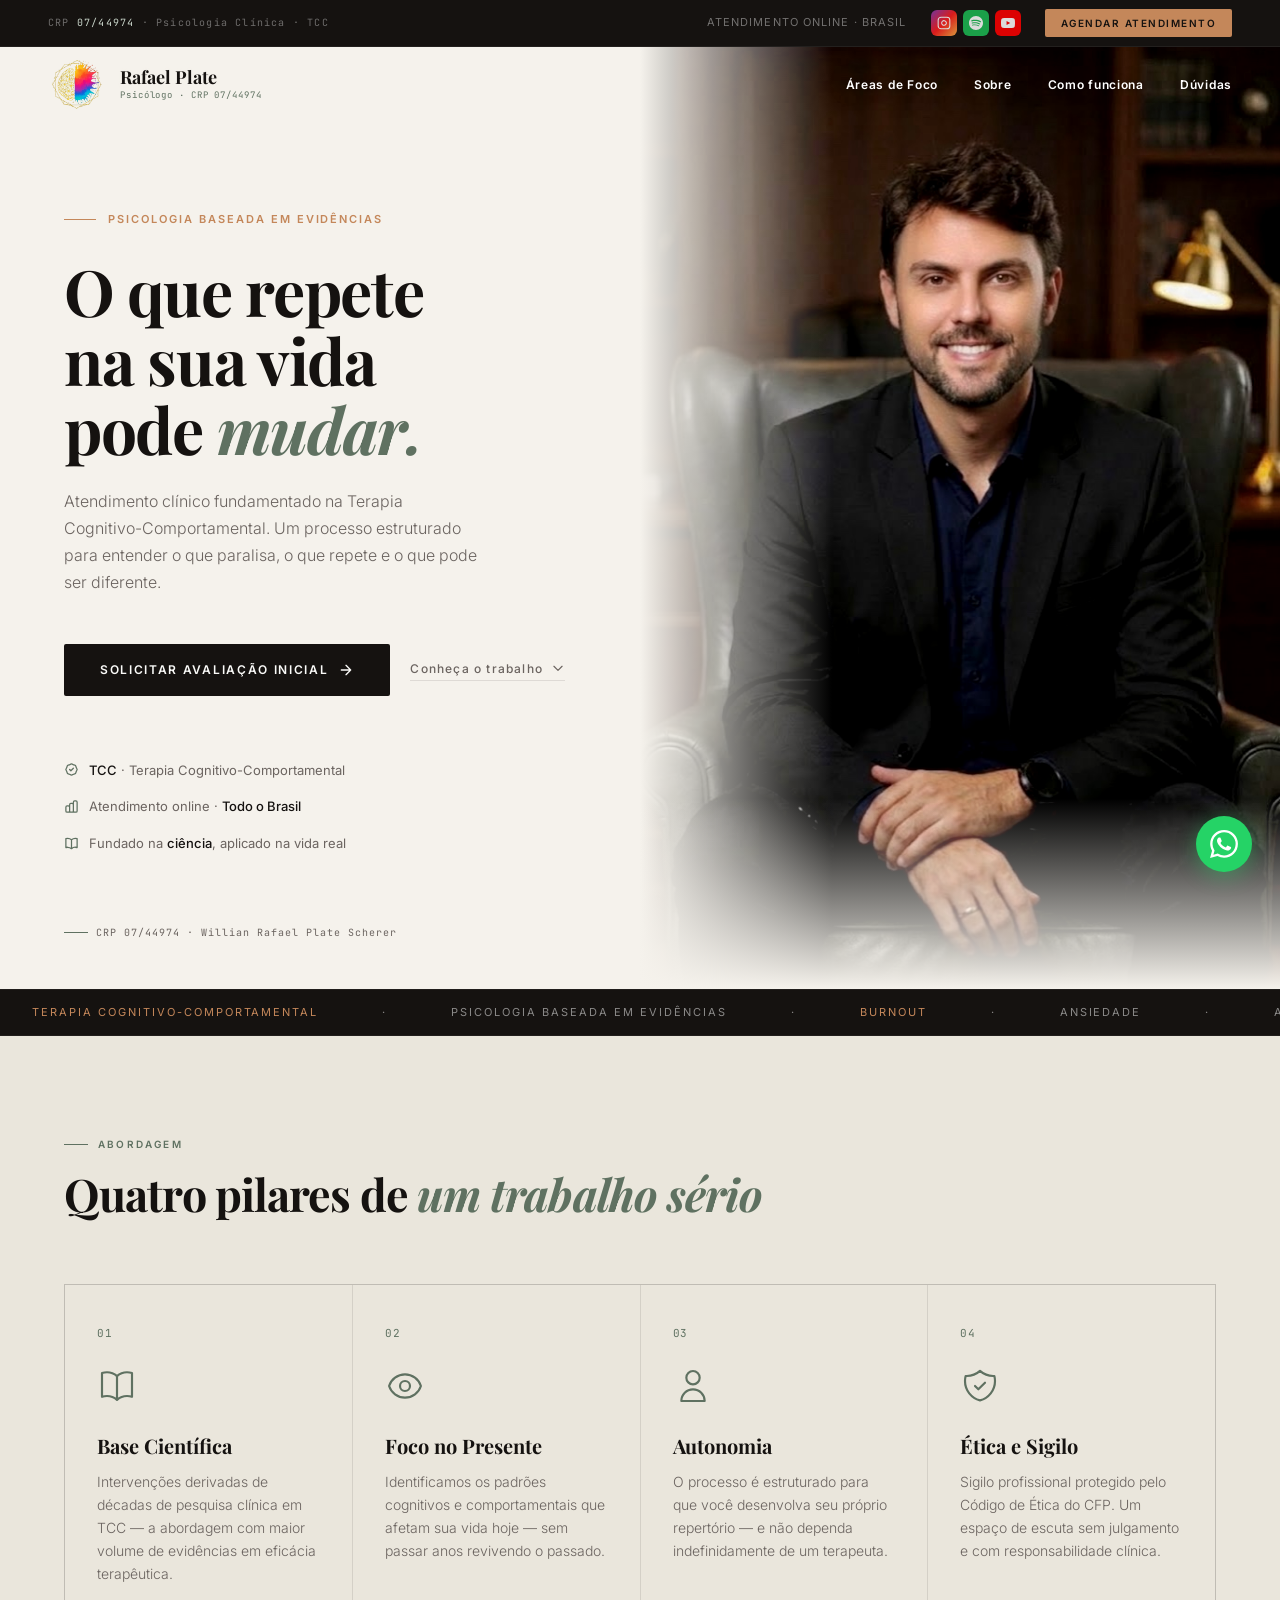
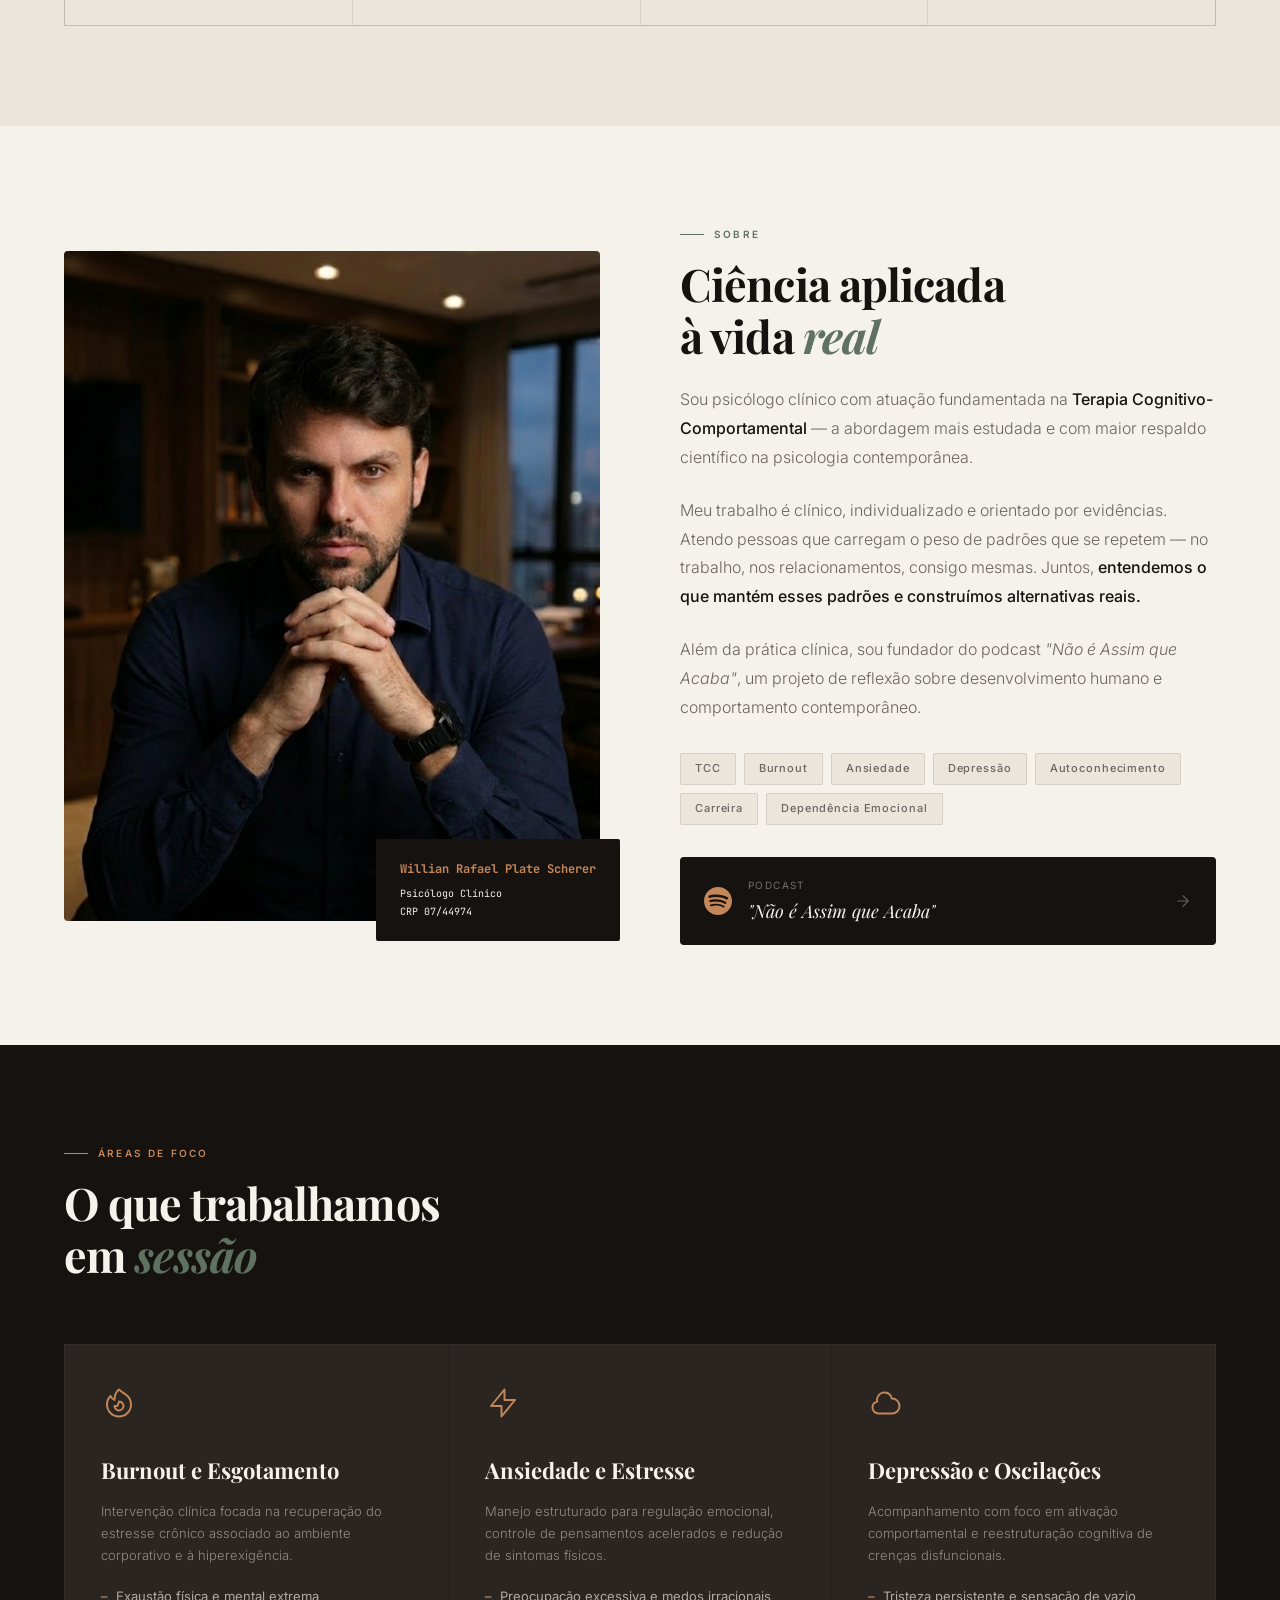
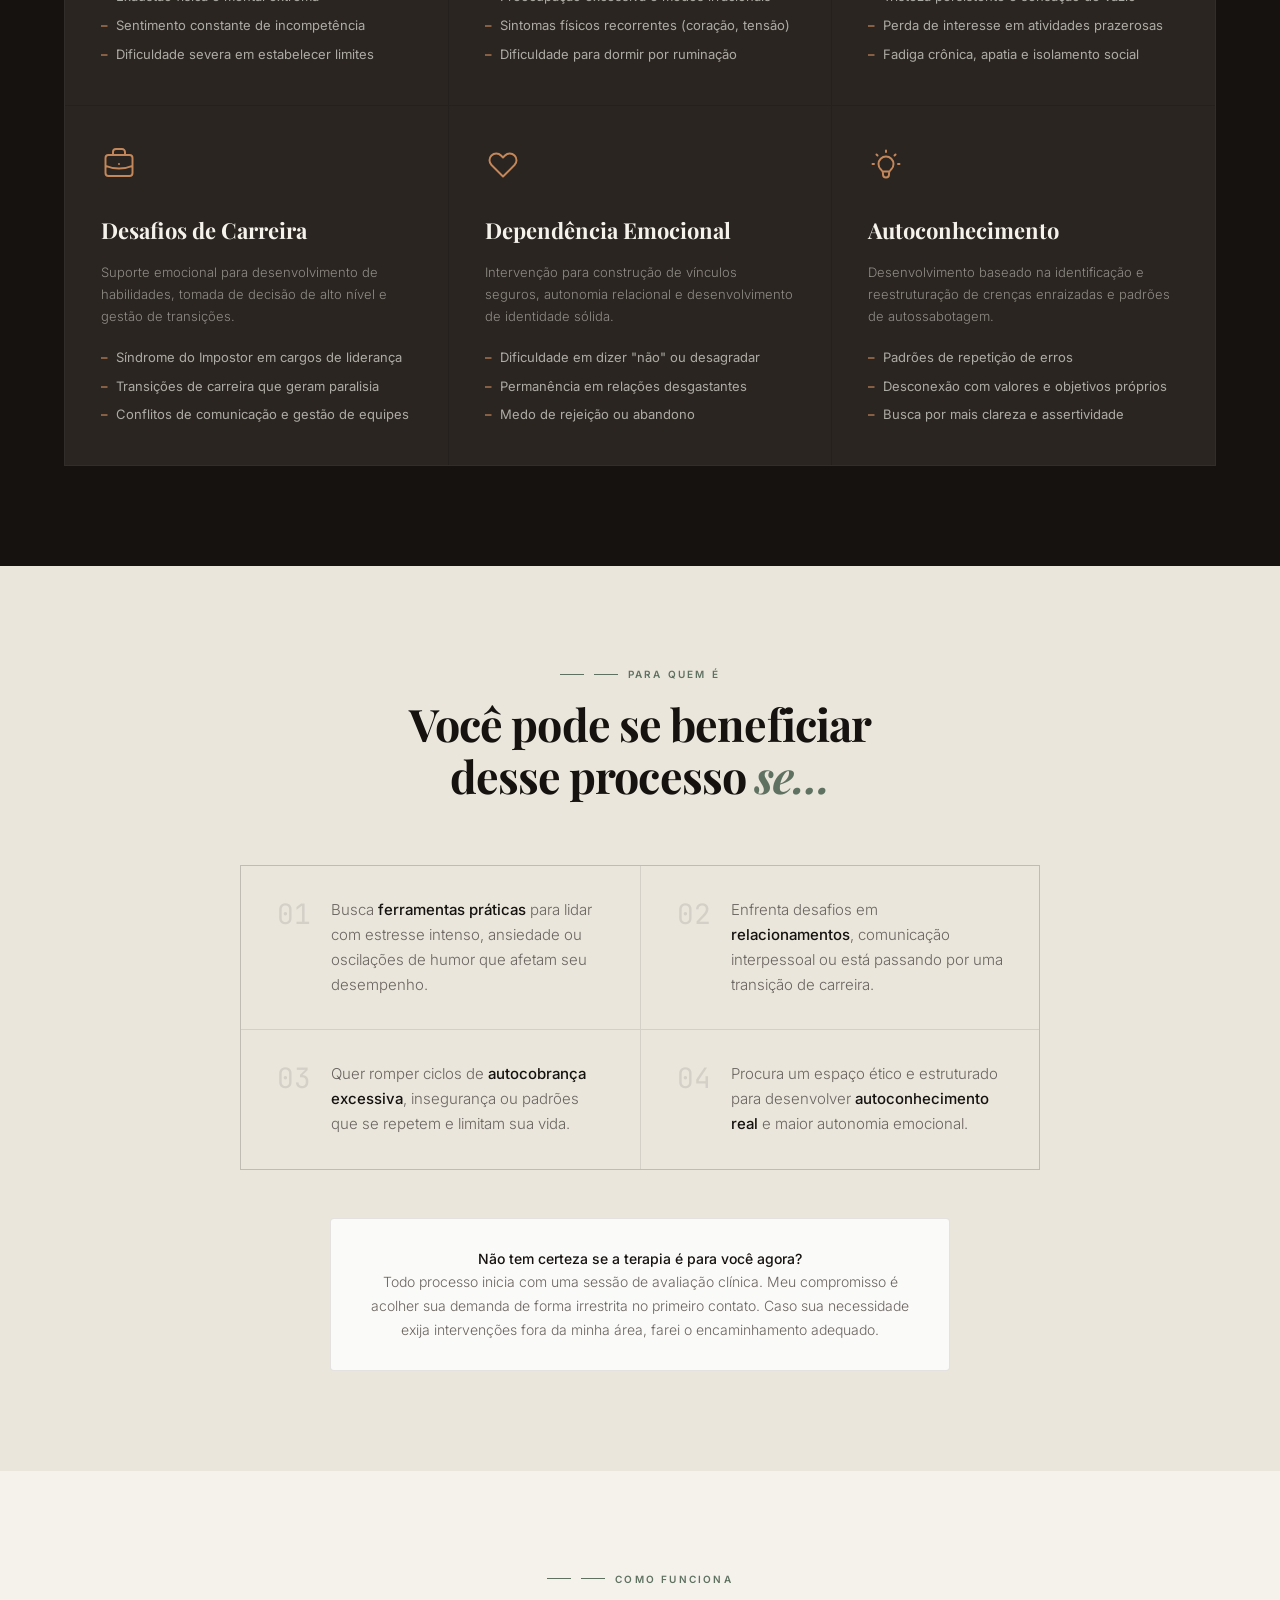
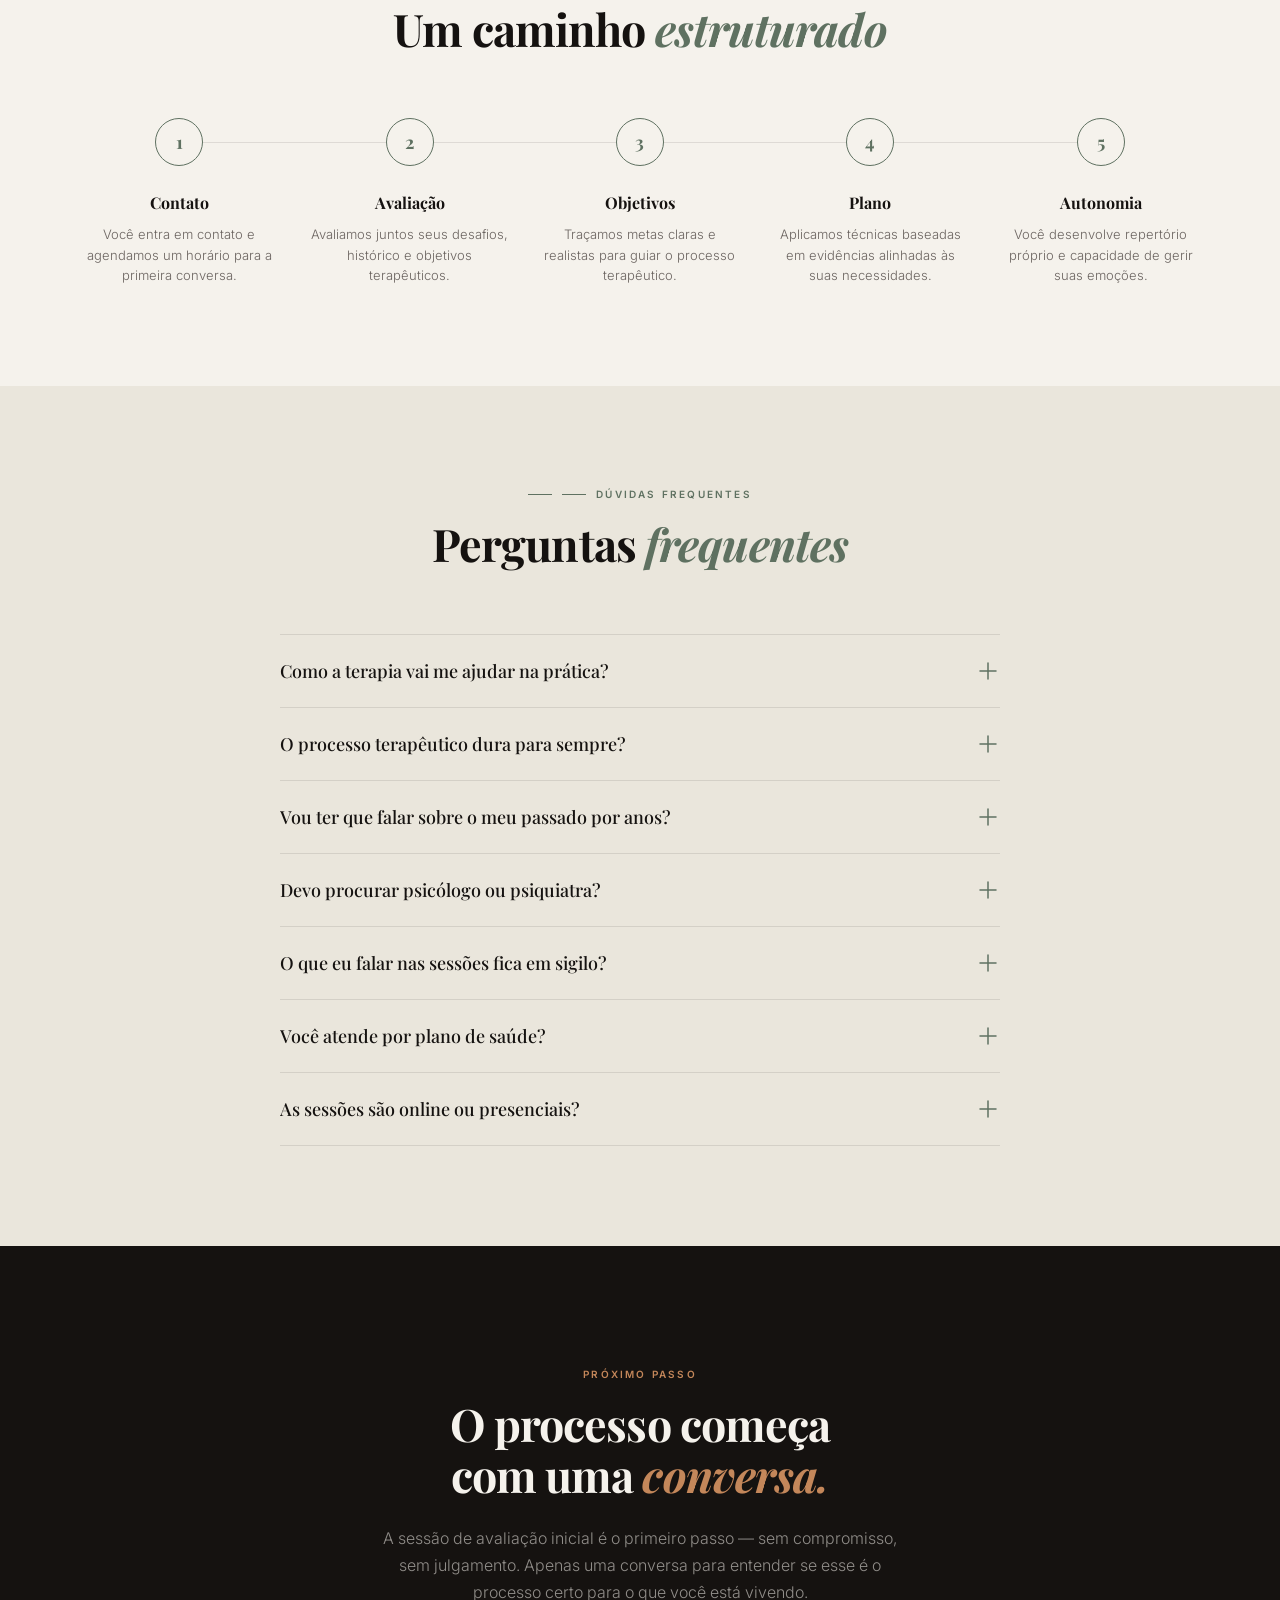
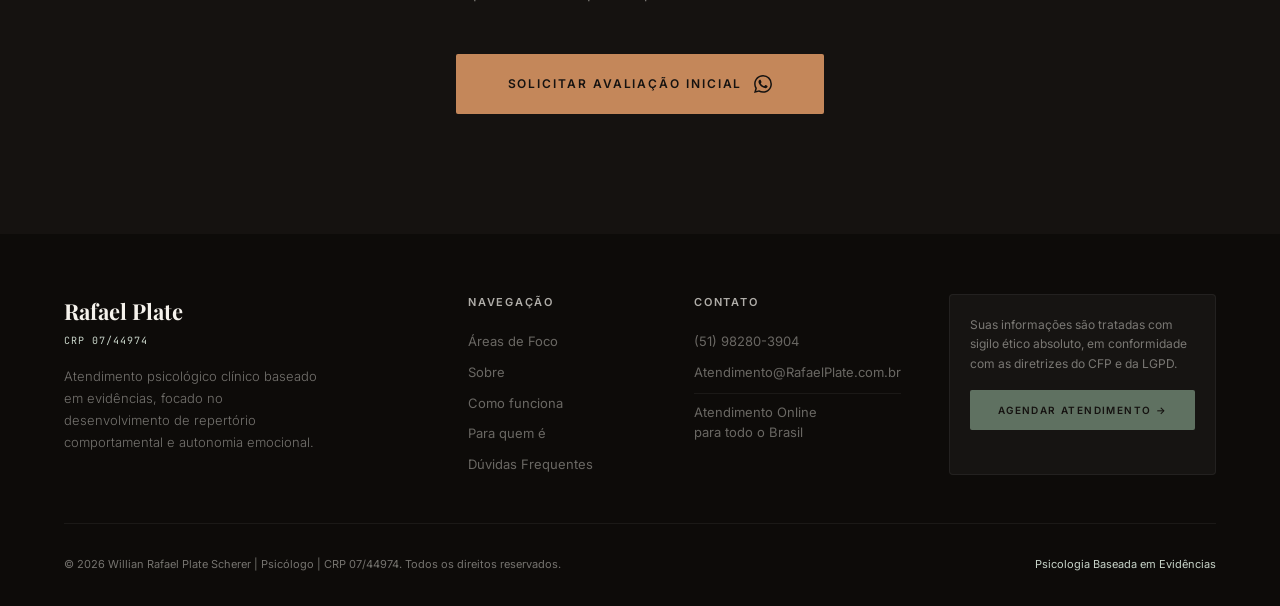
==== index.html @ d2dc2fc0 "Initial commit: site Rafael Plate Adiciona página web completa do psicólogo clínico Rafael Plate.  C" ====
<!DOCTYPE html>
<html lang="pt-BR">
<head>
  <meta charset="UTF-8">
  <meta name="viewport" content="width=device-width, initial-scale=1.0">
  <title>Rafael Plate | Psicólogo Clínico — TCC & Neurociência Comportamental</title>
  <meta name="description" content="Atendimento psicológico clínico baseado em evidências (TCC). Especialista em Burnout, Ansiedade, Depressão e Desenvolvimento de Carreira. CRP 07/44974.">
  <meta property="og:title" content="Rafael Plate | Psicólogo Clínico">
  <meta property="og:description" content="Psicologia baseada em evidências. TCC focada em autonomia emocional e desenvolvimento de repertório comportamental. CRP 07/44974.">
  <meta property="og:type" content="website">
  <meta property="og:locale" content="pt_BR">

  <link rel="preconnect" href="https://fonts.googleapis.com">
  <link rel="preconnect" href="https://fonts.gstatic.com" crossorigin>
  <link href="https://fonts.googleapis.com/css2?family=Playfair+Display:ital,wght@0,400;0,500;0,700;1,400;1,700&family=Inter:wght@300;400;500;600&family=JetBrains+Mono:wght@400;500&display=swap" rel="stylesheet">

  <style>
    *, *::before, *::after { box-sizing: border-box; margin: 0; padding: 0; }

    :root {
      --cream:        #F5F2EC;
      --cream2:       #EAE6DC;
      --ink:          #151210;
      --ink2:         #2A2520;
      --muted:        #6B6460;
      --sage:         #5F7161;
      --sage-light:   #C8D4C9;
      --sage-dark:    #3D4E3F;
      --terra:        #C4875A;
      --terra-light:  #EDD5C0;
      --white:        #FAFAF8;
      --border:       rgba(21,18,16,0.10);
      --border-light: rgba(21,18,16,0.06);
    }

    html { scroll-behavior: smooth; font-size: 16px; }
    body {
      background: var(--cream);
      color: var(--ink);
      font-family: 'Inter', sans-serif;
      font-weight: 400;
      line-height: 1.6;
      -webkit-font-smoothing: antialiased;
    }
    ::selection { background: var(--sage); color: var(--cream); }

    /* ── TYPOGRAPHY ─────────────────────────────────────── */
    .serif { font-family: 'Playfair Display', serif; }
    .mono  { font-family: 'JetBrains Mono', monospace; }

    /* ── TOP BAR ────────────────────────────────────────── */
    #topbar {
      position: fixed; top: 0; left: 0; right: 0; z-index: 100;
      background: var(--ink);
      padding: 9px 48px;
      display: flex; align-items: center; justify-content: space-between;
      border-bottom: 1px solid rgba(255,255,255,0.06);
    }
    #topbar .crp {
      font-family: 'JetBrains Mono', monospace;
      font-size: 10px; letter-spacing: .12em;
      color: rgba(255,255,255,0.38);
    }
    #topbar .crp span { color: var(--sage-light); }
    #topbar .right {
      display: flex; align-items: center; gap: 24px;
      font-size: 11px; letter-spacing: .1em; text-transform: uppercase;
      color: rgba(255,255,255,0.4);
    }
    #topbar a.cta-top {
      font-size: 10px; font-weight: 600; letter-spacing: .15em;
      text-transform: uppercase; text-decoration: none;
      color: var(--ink); background: var(--terra);
      padding: 6px 16px; border-radius: 2px;
      transition: background .2s;
    }
    #topbar a.cta-top:hover { background: #b57348; }

    /* ── NAV ────────────────────────────────────────────── */
    #navbar {
      position: fixed; top: 36px; left: 0; right: 0; z-index: 90;
      padding: 20px 48px;
      display: flex; align-items: center; justify-content: space-between;
      transition: background .3s, backdrop-filter .3s, box-shadow .3s, padding .3s;
    }
    #navbar.scrolled {
      background: rgba(245,242,236,0.95);
      backdrop-filter: blur(12px);
      box-shadow: 0 1px 0 var(--border);
      padding: 14px 48px;
    }
    .nav-logo {
      display: flex; align-items: center; gap: 14px; text-decoration: none;
    }
    .nav-logo-img {
      width: 58px; height: 58px; object-fit: contain;
    }
    .nav-logo-text { display: flex; flex-direction: column; gap: 2px; }
    .nav-logo-name {
      font-family: 'Playfair Display', serif;
      font-size: 18px; font-weight: 700;
      color: var(--ink); line-height: 1;
      text-shadow: 0 1px 4px rgba(245,242,236,0.6);
    }
    .nav-logo-tag {
      font-family: 'JetBrains Mono', monospace;
      font-size: 9px; color: var(--sage); letter-spacing: .1em;
    }
    .nav-links {
      display: flex; align-items: center; gap: 36px;
    }
    .nav-links a {
      text-decoration: none;
      font-size: 12px; font-weight: 600; letter-spacing: .06em;
      color: #fff;
      text-shadow: 0 1px 6px rgba(0,0,0,0.55), 0 0 20px rgba(0,0,0,0.35);
      transition: color .2s, text-shadow .2s;
    }
    .nav-links a:hover { color: #fff; text-shadow: 0 1px 8px rgba(0,0,0,0.8); }
    #navbar.scrolled .nav-links a {
      color: var(--muted); text-shadow: none;
    }
    #navbar.scrolled .nav-links a:hover { color: var(--ink); }
    .nav-cta {
      text-decoration: none;
      font-size: 11px; font-weight: 600; letter-spacing: .14em; text-transform: uppercase;
      color: var(--white); background: var(--sage);
      padding: 12px 28px; border-radius: 2px;
      transition: background .2s, transform .15s;
    }
    .nav-cta:hover { background: var(--sage-dark); transform: translateY(-1px); }
    .mobile-menu-btn {
      display: none; background: none; border: none; cursor: pointer;
      color: var(--ink); padding: 4px;
    }
    .mobile-menu-btn svg { display: block; }

    /* ── HERO ───────────────────────────────────────────── */
    #hero {
      position: relative;
      min-height: 100vh;
      display: grid;
      grid-template-columns: 1fr 1fr;
      padding-top: 36px; /* topbar height */
      overflow: hidden;
    }
    .hero-left {
      display: flex; flex-direction: column; justify-content: center;
      padding: 120px 64px 80px 64px;
      position: relative; z-index: 2;
    }
    .hero-eyebrow {
      display: flex; align-items: center; gap: 12px;
      margin-bottom: 28px;
    }
    .hero-eyebrow-line {
      width: 32px; height: 1px; background: var(--terra);
    }
    .hero-eyebrow span {
      font-size: 11px; font-weight: 600; letter-spacing: .18em;
      text-transform: uppercase; color: var(--terra);
    }
    .hero-h1 {
      font-family: 'Playfair Display', serif;
      font-size: clamp(48px, 5vw, 76px);
      font-weight: 700; line-height: 1.08;
      color: var(--ink); margin-bottom: 24px;
      letter-spacing: -.02em;
    }
    .hero-h1 em {
      font-style: italic; color: var(--sage);
    }
    .hero-sub {
      font-size: 16px; line-height: 1.7; color: var(--muted);
      max-width: 420px; margin-bottom: 48px; font-weight: 300;
    }
    .hero-actions {
      display: flex; align-items: center; gap: 20px; flex-wrap: wrap;
      margin-bottom: 64px;
    }
    .btn-primary {
      display: inline-flex; align-items: center; gap: 10px;
      text-decoration: none;
      font-size: 12px; font-weight: 600; letter-spacing: .14em; text-transform: uppercase;
      color: var(--white); background: var(--ink);
      padding: 16px 36px; border-radius: 2px;
      transition: background .2s, transform .15s, box-shadow .15s;
    }
    .btn-primary:hover { background: var(--ink2); transform: translateY(-2px); box-shadow: 0 8px 24px rgba(21,18,16,.18); }
    .btn-secondary {
      display: inline-flex; align-items: center; gap: 8px;
      text-decoration: none;
      font-size: 12px; font-weight: 500; letter-spacing: .1em;
      color: var(--muted); border-bottom: 1px solid var(--border);
      padding-bottom: 2px; transition: color .2s, border-color .2s;
    }
    .btn-secondary:hover { color: var(--ink); border-color: var(--ink); }
    .hero-credentials {
      display: flex; flex-direction: column; gap: 16px;
    }
    .hero-cred-row {
      display: flex; align-items: center; gap: 10px;
      font-size: 13px; color: var(--muted);
    }
    .hero-cred-row svg { color: var(--sage); flex-shrink: 0; }
    .hero-cred-row strong { color: var(--ink); font-weight: 500; }
    .hero-right {
      position: relative; overflow: hidden;
    }
    .hero-img {
      width: 100%; height: 100%; object-fit: cover; object-position: center 8%;
      filter: grayscale(20%) contrast(1.05);
      display: block;
    }
    .hero-img-overlay {
      position: absolute; inset: 0;
      background: linear-gradient(to right, var(--cream) 0%, transparent 30%);
    }
    .hero-img-overlay-bottom {
      position: absolute; inset: 0;
      background: linear-gradient(to top, var(--cream) 0%, transparent 20%);
    }
    .hero-divider {
      position: absolute; left: 0; top: 0; bottom: 0; width: 1px;
      background: var(--border);
    }
    .hero-social {
      position: absolute; bottom: 48px; right: 40px;
      display: flex; flex-direction: column; align-items: center; gap: 16px;
      z-index: 3;
    }
    .hero-social-label {
      font-size: 9px; letter-spacing: .2em; text-transform: uppercase;
      color: rgba(21,18,16,.35); writing-mode: vertical-rl;
      transform: rotate(180deg);
    }
    .hero-social a {
      color: var(--muted); transition: color .2s; text-decoration: none;
    }
    .hero-social a:hover { color: var(--ink); }
    .hero-crp-badge {
      position: absolute; bottom: 48px; left: 64px;
      font-family: 'JetBrains Mono', monospace;
      font-size: 10px; letter-spacing: .1em;
      color: var(--muted);
      display: flex; align-items: center; gap: 8px;
    }
    .hero-crp-badge::before {
      content: ''; display: block;
      width: 24px; height: 1px; background: var(--sage);
    }

    /* ── MARQUEE ────────────────────────────────────────── */
    .marquee-wrap {
      background: var(--ink); color: var(--cream);
      padding: 14px 0; overflow: hidden;
      border-top: 1px solid rgba(255,255,255,0.05);
      border-bottom: 1px solid rgba(255,255,255,0.05);
    }
    .marquee-track {
      display: flex; gap: 0;
      animation: marquee 28s linear infinite;
      white-space: nowrap;
    }
    .marquee-track span {
      font-size: 11px; letter-spacing: .18em; text-transform: uppercase;
      padding: 0 32px; color: rgba(255,255,255,0.5);
    }
    .marquee-track span.accent { color: var(--terra); }
    @keyframes marquee {
      from { transform: translateX(0); }
      to   { transform: translateX(-50%); }
    }

    /* ── SECTION BASICS ─────────────────────────────────── */
    section { padding: 100px 64px; }
    .max-w { max-width: 1240px; margin: 0 auto; }
    .section-label {
      font-size: 10px; font-weight: 600; letter-spacing: .22em; text-transform: uppercase;
      color: var(--sage); margin-bottom: 16px; display: flex; align-items: center; gap: 10px;
    }
    .section-label::before {
      content: ''; display: block; width: 24px; height: 1px; background: var(--sage);
    }
    .section-title {
      font-family: 'Playfair Display', serif;
      font-size: clamp(32px, 3.5vw, 52px);
      font-weight: 700; line-height: 1.15; color: var(--ink);
      letter-spacing: -.02em;
    }
    .section-title em { font-style: italic; color: var(--sage); }

    /* ── PILLARS ─────────────────────────────────────────── */
    #pillars { background: var(--cream2); }
    .pillars-grid {
      display: grid; grid-template-columns: repeat(4, 1fr); gap: 1px;
      background: var(--border); border: 1px solid var(--border);
      margin-top: 64px;
    }
    .pillar {
      background: var(--cream2); padding: 40px 32px;
      transition: background .2s;
    }
    .pillar:hover { background: var(--cream); }
    .pillar-num {
      font-family: 'JetBrains Mono', monospace;
      font-size: 11px; color: var(--sage); letter-spacing: .08em;
      margin-bottom: 24px;
    }
    .pillar-icon {
      width: 40px; height: 40px; margin-bottom: 20px;
      color: var(--sage);
    }
    .pillar h3 {
      font-family: 'Playfair Display', serif;
      font-size: 20px; font-weight: 700;
      color: var(--ink); margin-bottom: 12px; line-height: 1.2;
    }
    .pillar p {
      font-size: 14px; color: var(--muted); line-height: 1.65; font-weight: 300;
    }

    /* ── ABOUT ───────────────────────────────────────────── */
    #about { background: var(--cream); }
    .about-grid {
      display: grid; grid-template-columns: 1fr 1fr; gap: 80px;
      align-items: center;
    }
    .about-img-wrap {
      position: relative;
    }
    .about-img {
      width: 100%; aspect-ratio: 4/5; object-fit: cover; object-position: center 15%;
      display: block; border-radius: 4px;
    }
    .about-img-caption {
      position: absolute; bottom: -20px; right: -20px;
      background: var(--ink); color: var(--cream);
      padding: 20px 24px; border-radius: 2px;
      font-family: 'JetBrains Mono', monospace;
      font-size: 10px; line-height: 1.8;
    }
    .about-img-caption strong { color: var(--terra); display: block; font-size: 12px; margin-bottom: 4px; }
    .about-text { display: flex; flex-direction: column; gap: 24px; }
    .about-text p {
      font-size: 16px; color: var(--muted); line-height: 1.8; font-weight: 300;
    }
    .about-text p strong { color: var(--ink); font-weight: 500; }
    .about-tags {
      display: flex; flex-wrap: wrap; gap: 8px; margin-top: 8px;
    }
    .about-tag {
      font-size: 11px; font-weight: 500; letter-spacing: .08em;
      background: var(--cream2); color: var(--muted);
      padding: 6px 14px; border-radius: 2px;
      border: 1px solid var(--border);
    }
    .about-podcast {
      background: var(--ink); color: var(--cream);
      padding: 20px 24px; border-radius: 4px;
      display: flex; align-items: center; gap: 16px;
      text-decoration: none; transition: background .2s;
      margin-top: 8px;
    }
    .about-podcast:hover { background: var(--ink2); }
    .about-podcast-icon { color: var(--terra); flex-shrink: 0; }
    .about-podcast-text .label {
      font-size: 10px; letter-spacing: .14em; text-transform: uppercase;
      color: rgba(255,255,255,0.4); margin-bottom: 4px;
    }
    .about-podcast-text .name {
      font-family: 'Playfair Display', serif;
      font-size: 18px; font-style: italic; color: var(--cream);
    }

    /* ── SPECIALTIES ─────────────────────────────────────── */
    #specialties { background: var(--ink); }
    #specialties .section-label { color: var(--terra); }
    #specialties .section-label::before { background: var(--terra); }
    #specialties .section-title { color: var(--cream); }
    .spec-grid {
      display: grid; grid-template-columns: repeat(3, 1fr); gap: 1px;
      background: rgba(255,255,255,0.06);
      border: 1px solid rgba(255,255,255,0.06);
      margin-top: 64px;
    }
    .spec-card {
      background: var(--ink2); padding: 40px 36px;
      transition: background .2s;
    }
    .spec-card:hover { background: #302B27; }
    .spec-card-icon {
      width: 36px; height: 36px; color: var(--terra);
      margin-bottom: 24px;
    }
    .spec-card h3 {
      font-family: 'Playfair Display', serif;
      font-size: 22px; font-weight: 700; color: var(--cream);
      margin-bottom: 12px;
    }
    .spec-card p {
      font-size: 13px; color: rgba(245,242,236,.5);
      line-height: 1.7; margin-bottom: 20px; font-weight: 300;
    }
    .spec-card ul { list-style: none; display: flex; flex-direction: column; gap: 8px; }
    .spec-card li {
      font-size: 13px; color: rgba(245,242,236,.65);
      display: flex; align-items: flex-start; gap: 8px;
    }
    .spec-card li::before {
      content: '–'; color: var(--terra); flex-shrink: 0; font-weight: 500;
    }

    /* ── FOR WHO ─────────────────────────────────────────── */
    #for-who { background: var(--cream2); }
    .for-who-grid {
      display: grid; grid-template-columns: repeat(2, 1fr); gap: 1px;
      background: var(--border); border: 1px solid var(--border);
      margin-top: 64px; max-width: 800px; margin-left: auto; margin-right: auto;
    }
    .for-who-item {
      background: var(--cream2); padding: 32px 36px;
      display: flex; gap: 20px; align-items: flex-start;
      transition: background .2s;
    }
    .for-who-item:hover { background: var(--cream); }
    .for-who-num {
      font-family: 'JetBrains Mono', monospace;
      font-size: 28px; color: var(--border); font-weight: 400;
      line-height: 1; flex-shrink: 0; margin-top: 2px;
    }
    .for-who-item p {
      font-size: 15px; color: var(--muted); line-height: 1.65; font-weight: 300;
    }
    .for-who-item p strong { color: var(--ink); font-weight: 500; }
    .for-who-note {
      max-width: 620px; margin: 48px auto 0;
      background: var(--white); border: 1px solid var(--border);
      padding: 28px 36px; border-radius: 4px; text-align: center;
    }
    .for-who-note p { font-size: 14px; color: var(--muted); line-height: 1.7; font-weight: 300; }
    .for-who-note p strong { color: var(--ink); font-weight: 500; }

    /* ── HOW IT WORKS ────────────────────────────────────── */
    #how { background: var(--cream); }
    .how-steps {
      display: grid; grid-template-columns: repeat(5, 1fr);
      gap: 0; position: relative; margin-top: 64px;
    }
    .how-line {
      position: absolute; top: 24px; left: 10%; right: 10%; height: 1px;
      background: var(--border); z-index: 0;
    }
    .how-step {
      display: flex; flex-direction: column; align-items: center;
      text-align: center; position: relative; z-index: 1; padding: 0 16px;
    }
    .how-step-num {
      width: 48px; height: 48px; border-radius: 50%;
      border: 1px solid var(--sage);
      display: flex; align-items: center; justify-content: center;
      font-family: 'Playfair Display', serif; font-size: 18px; font-weight: 700;
      color: var(--sage); background: var(--cream); margin-bottom: 24px;
    }
    .how-step h4 {
      font-family: 'Playfair Display', serif;
      font-size: 16px; font-weight: 700; color: var(--ink); margin-bottom: 8px;
    }
    .how-step p { font-size: 13px; color: var(--muted); line-height: 1.6; font-weight: 300; }

    /* ── FAQ ─────────────────────────────────────────────── */
    #faq { background: var(--cream2); }
    .faq-wrap { max-width: 720px; margin: 64px auto 0; }
    .faq-item {
      border-bottom: 1px solid var(--border);
      overflow: hidden;
    }
    .faq-item:first-child { border-top: 1px solid var(--border); }
    .faq-btn {
      width: 100%; background: none; border: none; cursor: pointer;
      padding: 24px 0; display: flex; justify-content: space-between;
      align-items: center; gap: 20px; text-align: left;
    }
    .faq-q {
      font-family: 'Playfair Display', serif;
      font-size: 18px; font-weight: 500; color: var(--ink);
    }
    .faq-icon {
      width: 24px; height: 24px; flex-shrink: 0;
      color: var(--sage); transition: transform .3s;
    }
    .faq-icon.open { transform: rotate(45deg); }
    .faq-body {
      max-height: 0; overflow: hidden;
      transition: max-height .35s ease, opacity .25s ease;
      opacity: 0;
    }
    .faq-body.open { max-height: 400px; opacity: 1; }
    .faq-body p {
      font-size: 15px; color: var(--muted); line-height: 1.75;
      padding-bottom: 24px; font-weight: 300;
    }

    /* ── CTA FINAL ───────────────────────────────────────── */
    #cta-section {
      background: var(--ink); padding: 120px 64px;
      text-align: center;
    }
    #cta-section .section-label { color: var(--terra); justify-content: center; }
    #cta-section .section-label::before { display: none; }
    #cta-section .section-title { color: var(--cream); }
    #cta-section .section-title em { color: var(--terra); }
    #cta-section p {
      font-size: 16px; color: rgba(245,242,236,.55);
      max-width: 520px; margin: 24px auto 48px; font-weight: 300; line-height: 1.7;
    }
    .btn-cta-final {
      display: inline-flex; align-items: center; gap: 12px;
      text-decoration: none;
      font-size: 12px; font-weight: 600; letter-spacing: .16em; text-transform: uppercase;
      color: var(--ink); background: var(--terra);
      padding: 20px 52px; border-radius: 2px;
      transition: background .2s, transform .15s;
    }
    .btn-cta-final:hover { background: #b57348; transform: translateY(-2px); }

    /* ── FOOTER ──────────────────────────────────────────── */
    footer {
      background: #0D0B09; color: rgba(245,242,236,.45);
      padding: 60px 64px 32px;
    }
    .footer-grid {
      display: grid; grid-template-columns: 2fr 1fr 1fr 1.5fr;
      gap: 48px; padding-bottom: 48px;
      border-bottom: 1px solid rgba(255,255,255,0.06);
      margin-bottom: 32px;
    }
    .footer-brand-name {
      font-family: 'Playfair Display', serif;
      font-size: 22px; font-weight: 700; color: var(--cream);
      margin-bottom: 4px;
    }
    .footer-brand-crp {
      font-family: 'JetBrains Mono', monospace;
      font-size: 10px; color: var(--sage-light); letter-spacing: .1em;
      margin-bottom: 16px;
    }
    .footer-brand-desc {
      font-size: 13px; line-height: 1.7; font-weight: 300;
      max-width: 260px;
    }
    .footer-col h4 {
      font-size: 11px; font-weight: 600; letter-spacing: .16em;
      text-transform: uppercase; color: rgba(245,242,236,.7);
      margin-bottom: 20px;
    }
    .footer-col ul { list-style: none; display: flex; flex-direction: column; gap: 10px; }
    .footer-col li a, .footer-col li {
      font-size: 13px; color: rgba(245,242,236,.4);
      text-decoration: none; transition: color .2s;
    }
    .footer-col li a:hover { color: var(--cream); }
    .footer-lgpd {
      background: rgba(255,255,255,.04); border: 1px solid rgba(255,255,255,.06);
      border-radius: 4px; padding: 20px;
    }
    .footer-lgpd p { font-size: 12px; line-height: 1.65; margin-bottom: 16px; }
    .footer-lgpd a {
      display: block; text-align: center;
      font-size: 10px; font-weight: 600; letter-spacing: .14em; text-transform: uppercase;
      text-decoration: none;
      color: var(--ink); background: var(--sage);
      padding: 12px; border-radius: 2px;
      transition: background .2s;
    }
    .footer-lgpd a:hover { background: var(--sage-dark); }
    .footer-bottom {
      display: flex; justify-content: space-between; align-items: center; flex-wrap: wrap; gap: 12px;
      font-size: 11px;
    }

    /* ── WHATSAPP FLOAT ──────────────────────────────────── */
    #wa-float {
      position: fixed; bottom: 28px; right: 28px; z-index: 200;
      width: 56px; height: 56px; border-radius: 50%;
      background: #25D366; color: white;
      display: flex; align-items: center; justify-content: center;
      box-shadow: 0 4px 20px rgba(37,211,102,.4);
      text-decoration: none;
      animation: float-pulse 4s ease-in-out infinite;
      transition: transform .2s;
    }
    #wa-float:hover { transform: scale(1.1); }
    @keyframes float-pulse {
      0%, 100% { box-shadow: 0 4px 20px rgba(37,211,102,.4); }
      50%       { box-shadow: 0 4px 32px rgba(37,211,102,.7); }
    }

    /* ── MOBILE MENU ─────────────────────────────────────── */
    #mobile-nav {
      display: none; position: fixed; inset: 0; z-index: 85;
      background: var(--cream); padding: 120px 48px 48px;
      flex-direction: column; gap: 32px;
    }
    #mobile-nav.open { display: flex; }
    #mobile-nav a {
      font-family: 'Playfair Display', serif;
      font-size: 32px; font-weight: 700; color: var(--ink);
      text-decoration: none; border-bottom: 1px solid var(--border);
      padding-bottom: 20px;
    }
    #mobile-nav .mobile-cta {
      font-family: 'Inter', sans-serif;
      font-size: 13px; font-weight: 600; letter-spacing: .14em;
      text-transform: uppercase; color: var(--white);
      background: var(--sage); text-align: center;
      padding: 18px; border-radius: 2px; border: none;
      margin-top: 8px;
    }

    /* ── RESPONSIVE ──────────────────────────────────────── */
    @media (max-width: 1024px) {
      #hero { grid-template-columns: 1fr; min-height: auto; }
      .hero-left { padding: 140px 32px 60px; }
      .hero-right { height: 420px; }
      .hero-divider { display: none; }
      .about-grid { grid-template-columns: 1fr; gap: 48px; }
      .about-img-caption { right: 0; }
      .spec-grid { grid-template-columns: 1fr 1fr; }
      .pillars-grid { grid-template-columns: 1fr 1fr; }
      .how-steps { grid-template-columns: 1fr; gap: 32px; }
      .how-line { display: none; }
      .footer-grid { grid-template-columns: 1fr 1fr; }
    }
    @media (max-width: 768px) {
      section { padding: 72px 24px; }
      #topbar { padding: 9px 24px; }
      #navbar { padding: 16px 24px; }
      #navbar.scrolled { padding: 12px 24px; }
      .nav-links { display: none; }
      .mobile-menu-btn { display: block; }
      .hero-left { padding: 140px 24px 60px; }
      .hero-h1 { font-size: 42px; }
      .spec-grid { grid-template-columns: 1fr; }
      .pillars-grid { grid-template-columns: 1fr; }
      .for-who-grid { grid-template-columns: 1fr; }
      .footer-grid { grid-template-columns: 1fr; }
      #cta-section { padding: 80px 24px; }
      footer { padding: 48px 24px 24px; }
      .hero-social { display: none; }
      .hero-crp-badge { display: none; }
      .about-img-caption { position: static; margin-top: -12px; border-radius: 2px; }
    }

    /* ── TOPBAR SOCIALS ──────────────────────────────────── */
    .topbar-socials {
      display: flex; align-items: center; gap: 6px;
    }
    .tsoc {
      display: flex; align-items: center; justify-content: center;
      width: 26px; height: 26px; border-radius: 6px;
      text-decoration: none; transition: transform .15s, opacity .15s;
      opacity: .85;
    }
    .tsoc:hover { transform: scale(1.12); opacity: 1; }
    .tsoc-ig {
      background: linear-gradient(135deg, #833ab4 0%, #fd1d1d 50%, #fcb045 100%);
      color: #fff;
    }
    .tsoc-sp {
      background: #1DB954;
      color: #fff;
    }
    .tsoc-yt {
      background: #FF0000;
      color: #fff;
    }
  </style>
</head>
<body>

<!-- TOP BAR -->
<div id="topbar">
  <div class="crp mono">CRP <span>07/44974</span> · Psicologia Clínica · TCC</div>
  <div class="right">
    <span class="hidden-mobile">Atendimento Online · Brasil</span>
    <div class="topbar-socials">
      <a href="https://www.instagram.com/eusourafascherer/" target="_blank" rel="noopener noreferrer" aria-label="Instagram" class="tsoc tsoc-ig" title="Instagram">
        <svg width="14" height="14" fill="none" stroke="currentColor" stroke-width="1.8" viewBox="0 0 24 24"><rect x="2" y="2" width="20" height="20" rx="5"/><path d="M16 11.37A4 4 0 1112.63 8 4 4 0 0116 11.37z"/><line x1="17.5" y1="6.5" x2="17.51" y2="6.5"/></svg>
      </a>
      <a href="https://open.spotify.com/show/1dNRGp5bGcrx1Ocwf27fCI" target="_blank" rel="noopener noreferrer" aria-label="Spotify" class="tsoc tsoc-sp" title="Spotify">
        <svg width="14" height="14" fill="currentColor" viewBox="0 0 24 24"><path d="M12 0C5.4 0 0 5.4 0 12s5.4 12 12 12 12-5.4 12-12S18.66 0 12 0zm5.521 17.34c-.24.359-.66.48-1.021.24-2.82-1.74-6.36-2.101-10.561-1.141-.418.122-.779-.179-.899-.539-.12-.421.18-.78.54-.9 4.56-1.021 8.52-.6 11.64 1.32.42.18.479.659.241 1.02zm1.44-3.3c-.301.42-.841.6-1.262.3-3.239-1.98-8.159-2.58-11.939-1.38-.479.12-1.02-.12-1.14-.6-.12-.48.12-1.021.6-1.141C9.6 9.9 15 10.561 18.72 12.84c.361.181.54.78.241 1.2zm.12-3.36C15.24 8.4 8.82 8.16 5.16 9.301c-.6.179-1.2-.181-1.38-.721-.18-.6.18-1.2.72-1.381 4.26-1.26 11.28-1.02 15.721 1.621.539.3.719 1.02.419 1.56-.299.421-1.02.539-1.56.3z"/></svg>
      </a>
      <a href="https://youtube.com/@naoeassimqueacaba" target="_blank" rel="noopener noreferrer" aria-label="YouTube" class="tsoc tsoc-yt" title="YouTube">
        <svg width="14" height="14" fill="currentColor" viewBox="0 0 24 24"><path d="M23.498 6.186a3.016 3.016 0 00-2.122-2.136C19.505 3.545 12 3.545 12 3.545s-7.505 0-9.377.505A3.017 3.017 0 00.502 6.186C0 8.07 0 12 0 12s0 3.93.502 5.814a3.016 3.016 0 002.122 2.136c1.871.505 9.376.505 9.376.505s7.505 0 9.377-.505a3.015 3.015 0 002.122-2.136C24 15.93 24 12 24 12s0-3.93-.502-5.814zM9.545 15.568V8.432L15.818 12l-6.273 3.568z"/></svg>
      </a>
    </div>
    <a href="https://wa.me/5551982803904?text=Olá, Rafael! Vim pelo seu site e gostaria de solicitar uma avaliação inicial." target="_blank" rel="noopener noreferrer" class="cta-top">Agendar Atendimento</a>
  </div>
</div>

<!-- NAVBAR -->
<nav id="navbar">
  <a href="#" class="nav-logo">
    <img src="[data-uri]" alt="Logo Rafael Plate" class="nav-logo-img">
    <div class="nav-logo-text">
      <span class="nav-logo-name serif">Rafael Plate</span>
      <span class="nav-logo-tag mono">Psicólogo · CRP 07/44974</span>
    </div>
  </a>
  <div class="nav-links">
    <a href="#specialties">Áreas de Foco</a>
    <a href="#about">Sobre</a>
    <a href="#how">Como funciona</a>
    <a href="#faq">Dúvidas</a>
  </div>
  <button class="mobile-menu-btn" id="mobile-btn" aria-label="Menu">
    <svg width="24" height="24" fill="none" stroke="currentColor" stroke-width="1.5" viewBox="0 0 24 24">
      <path stroke-linecap="round" stroke-linejoin="round" d="M3 7h18M3 12h18M3 17h18"/>
    </svg>
  </button>
</nav>

<!-- MOBILE MENU -->
<div id="mobile-nav">
  <a href="#specialties" class="mob-link">Áreas de Foco</a>
  <a href="#about" class="mob-link">Sobre</a>
  <a href="#how" class="mob-link">Como funciona</a>
  <a href="#faq" class="mob-link">Dúvidas</a>
  <a href="https://wa.me/5551982803904?text=Olá, Rafael! Vim pelo seu site e gostaria de solicitar uma avaliação inicial." target="_blank" rel="noopener noreferrer" class="mobile-cta mob-link">Agendar Atendimento →</a>
</div>

<!-- HERO -->
<header id="hero">
  <div class="hero-left">
    <div class="hero-eyebrow">
      <div class="hero-eyebrow-line"></div>
      <span>Psicologia Baseada em Evidências</span>
    </div>

    <h1 class="hero-h1 serif">
      O que repete<br>
      na sua vida<br>
      pode <em>mudar.</em>
    </h1>

    <p class="hero-sub">
      Atendimento clínico fundamentado na Terapia Cognitivo-Comportamental.
      Um processo estruturado para entender o que paralisa, o que repete
      e o que pode ser diferente.
    </p>

    <div class="hero-actions">
      <a href="https://wa.me/5551982803904?text=Olá, Rafael! Vim pelo seu site e gostaria de solicitar uma avaliação inicial." target="_blank" rel="noopener noreferrer" class="btn-primary">
        Solicitar Avaliação Inicial
        <svg width="16" height="16" fill="none" stroke="currentColor" stroke-width="2" viewBox="0 0 24 24"><path stroke-linecap="round" stroke-linejoin="round" d="M5 12h14M12 5l7 7-7 7"/></svg>
      </a>
      <a href="#about" class="btn-secondary">
        Conheça o trabalho
        <svg width="14" height="14" fill="none" stroke="currentColor" stroke-width="2" viewBox="0 0 24 24"><path stroke-linecap="round" stroke-linejoin="round" d="M19 9l-7 7-7-7"/></svg>
      </a>
    </div>

    <div class="hero-credentials">
      <div class="hero-cred-row">
        <svg width="15" height="15" fill="none" stroke="currentColor" stroke-width="2" viewBox="0 0 24 24"><path stroke-linecap="round" stroke-linejoin="round" d="M9 12l2 2 4-4M7.835 4.697a3.42 3.42 0 001.946-.806 3.42 3.42 0 014.438 0 3.42 3.42 0 001.946.806 3.42 3.42 0 013.138 3.138 3.42 3.42 0 00.806 1.946 3.42 3.42 0 010 4.438 3.42 3.42 0 00-.806 1.946 3.42 3.42 0 01-3.138 3.138 3.42 3.42 0 00-1.946.806 3.42 3.42 0 01-4.438 0 3.42 3.42 0 00-1.946-.806 3.42 3.42 0 01-3.138-3.138 3.42 3.42 0 00-.806-1.946 3.42 3.42 0 010-4.438 3.42 3.42 0 00.806-1.946 3.42 3.42 0 013.138-3.138z"/></svg>
        <span><strong>TCC</strong> · Terapia Cognitivo-Comportamental</span>
      </div>
      <div class="hero-cred-row">
        <svg width="15" height="15" fill="none" stroke="currentColor" stroke-width="2" viewBox="0 0 24 24"><path stroke-linecap="round" stroke-linejoin="round" d="M9 19v-6a2 2 0 00-2-2H5a2 2 0 00-2 2v6a2 2 0 002 2h2a2 2 0 002-2zm0 0V9a2 2 0 012-2h2a2 2 0 012 2v10m-6 0a2 2 0 002 2h2a2 2 0 002-2m0 0V5a2 2 0 012-2h2a2 2 0 012 2v14a2 2 0 01-2 2h-2a2 2 0 01-2-2z"/></svg>
        <span>Atendimento online · <strong>Todo o Brasil</strong></span>
      </div>
      <div class="hero-cred-row">
        <svg width="15" height="15" fill="none" stroke="currentColor" stroke-width="2" viewBox="0 0 24 24"><path stroke-linecap="round" stroke-linejoin="round" d="M12 6.042A8.967 8.967 0 006 3.75c-1.052 0-2.062.18-3 .512v14.25A8.987 8.987 0 016 18c2.305 0 4.408.867 6 2.292m0-14.25a8.966 8.966 0 016-2.292c1.052 0 2.062.18 3 .512v14.25A8.987 8.987 0 0018 18a8.967 8.967 0 00-6 2.292m0-14.25v14.25"/></svg>
        <span>Fundado na <strong>ciência</strong>, aplicado na vida real</span>
      </div>
    </div>

    <div class="hero-crp-badge mono">CRP 07/44974 · Willian Rafael Plate Scherer</div>
  </div>

  <div class="hero-right">
    <div class="hero-divider"></div>
    <img
      src="[data-uri]"
      alt="Rafael Plate, Psicólogo Clínico"
      class="hero-img"
    >
    <div class="hero-img-overlay"></div>
    <div class="hero-img-overlay-bottom"></div>
  </div>

</header>

<!-- MARQUEE -->
<div class="marquee-wrap" aria-hidden="true">
  <div class="marquee-track">
    <span class="accent">Terapia Cognitivo-Comportamental</span>
    <span>·</span><span>Psicologia Baseada em Evidências</span>
    <span>·</span><span class="accent">Burnout</span>
    <span>·</span><span>Ansiedade</span>
    <span>·</span><span>Autonomia Emocional</span>
    <span>·</span><span class="accent">Atendimento Online</span>
    <span>·</span><span>Sigilo Profissional</span>
    <span>·</span><span>CRP 07/44974</span>
    <span>·</span>
    <!-- duplicate for loop -->
    <span class="accent">Terapia Cognitivo-Comportamental</span>
    <span>·</span><span>Psicologia Baseada em Evidências</span>
    <span>·</span><span class="accent">Burnout</span>
    <span>·</span><span>Ansiedade</span>
    <span>·</span><span>Autonomia Emocional</span>
    <span>·</span><span class="accent">Atendimento Online</span>
    <span>·</span><span>Sigilo Profissional</span>
    <span>·</span><span>CRP 07/44974</span>
    <span>·</span>
  </div>
</div>

<!-- PILLARS -->
<section id="pillars">
  <div class="max-w">
    <div class="section-label">Abordagem</div>
    <h2 class="section-title serif">Quatro pilares de <em>um trabalho sério</em></h2>
    <div class="pillars-grid">
      <div class="pillar">
        <div class="pillar-num mono">01</div>
        <svg class="pillar-icon" fill="none" stroke="currentColor" stroke-width="1.3" viewBox="0 0 24 24"><path stroke-linecap="round" stroke-linejoin="round" d="M12 6.042A8.967 8.967 0 006 3.75c-1.052 0-2.062.18-3 .512v14.25A8.987 8.987 0 016 18c2.305 0 4.408.867 6 2.292m0-14.25a8.966 8.966 0 016-2.292c1.052 0 2.062.18 3 .512v14.25A8.987 8.987 0 0018 18a8.967 8.967 0 00-6 2.292m0-14.25v14.25"/></svg>
        <h3 class="serif">Base Científica</h3>
        <p>Intervenções derivadas de décadas de pesquisa clínica em TCC — a abordagem com maior volume de evidências em eficácia terapêutica.</p>
      </div>
      <div class="pillar">
        <div class="pillar-num mono">02</div>
        <svg class="pillar-icon" fill="none" stroke="currentColor" stroke-width="1.3" viewBox="0 0 24 24"><path stroke-linecap="round" stroke-linejoin="round" d="M15 12a3 3 0 11-6 0 3 3 0 016 0z"/><path stroke-linecap="round" stroke-linejoin="round" d="M2.458 12C3.732 7.943 7.523 5 12 5c4.478 0 8.268 2.943 9.542 7-1.274 4.057-5.064 7-9.542 7-4.477 0-8.268-2.943-9.542-7z"/></svg>
        <h3 class="serif">Foco no Presente</h3>
        <p>Identificamos os padrões cognitivos e comportamentais que afetam sua vida hoje — sem passar anos revivendo o passado.</p>
      </div>
      <div class="pillar">
        <div class="pillar-num mono">03</div>
        <svg class="pillar-icon" fill="none" stroke="currentColor" stroke-width="1.3" viewBox="0 0 24 24"><path stroke-linecap="round" stroke-linejoin="round" d="M16 7a4 4 0 11-8 0 4 4 0 018 0zM12 14a7 7 0 00-7 7h14a7 7 0 00-7-7z"/></svg>
        <h3 class="serif">Autonomia</h3>
        <p>O processo é estruturado para que você desenvolva seu próprio repertório — e não dependa indefinidamente de um terapeuta.</p>
      </div>
      <div class="pillar">
        <div class="pillar-num mono">04</div>
        <svg class="pillar-icon" fill="none" stroke="currentColor" stroke-width="1.3" viewBox="0 0 24 24"><path stroke-linecap="round" stroke-linejoin="round" d="M9 12l2 2 4-4m5.618-4.016A11.955 11.955 0 0112 2.944a11.955 11.955 0 01-8.618 3.04A12.02 12.02 0 003 9c0 5.591 3.824 10.29 9 11.622 5.176-1.332 9-6.03 9-11.622 0-1.042-.133-2.052-.382-3.016z"/></svg>
        <h3 class="serif">Ética e Sigilo</h3>
        <p>Sigilo profissional protegido pelo Código de Ética do CFP. Um espaço de escuta sem julgamento e com responsabilidade clínica.</p>
      </div>
    </div>
  </div>
</section>

<!-- ABOUT -->
<section id="about">
  <div class="max-w">
    <div class="about-grid">
      <div class="about-img-wrap">
        <img src="[data-uri]" alt="Rafael Plate" class="about-img">
        <div class="about-img-caption mono">
          <strong>Willian Rafael Plate Scherer</strong>
          Psicólogo Clínico<br>
          CRP 07/44974
        </div>
      </div>
      <div class="about-text">
        <div>
          <div class="section-label">Sobre</div>
          <h2 class="section-title serif">Ciência aplicada<br>à vida <em>real</em></h2>
        </div>
        <p>
          Sou psicólogo clínico com atuação fundamentada na
          <strong>Terapia Cognitivo-Comportamental</strong> — a abordagem mais
          estudada e com maior respaldo científico na psicologia contemporânea.
        </p>
        <p>
          Meu trabalho é clínico, individualizado e orientado por evidências.
          Atendo pessoas que carregam o peso de padrões que se repetem —
          no trabalho, nos relacionamentos, consigo mesmas. Juntos,
          <strong>entendemos o que mantém esses padrões e construímos alternativas reais.</strong>
        </p>
        <p>
          Além da prática clínica, sou fundador do podcast
          <em>"Não é Assim que Acaba"</em>, um projeto de reflexão sobre
          desenvolvimento humano e comportamento contemporâneo.
        </p>
        <div class="about-tags">
          <span class="about-tag">TCC</span>
          <span class="about-tag">Burnout</span>
          <span class="about-tag">Ansiedade</span>
          <span class="about-tag">Depressão</span>
          <span class="about-tag">Autoconhecimento</span>
          <span class="about-tag">Carreira</span>
          <span class="about-tag">Dependência Emocional</span>
        </div>
        <a href="https://open.spotify.com/show/1dNRGp5bGcrx1Ocwf27fCI" target="_blank" rel="noopener noreferrer" class="about-podcast">
          <svg class="about-podcast-icon" width="28" height="28" fill="currentColor" viewBox="0 0 24 24"><path d="M12 0C5.4 0 0 5.4 0 12s5.4 12 12 12 12-5.4 12-12S18.66 0 12 0zm5.521 17.34c-.24.359-.66.48-1.021.24-2.82-1.74-6.36-2.101-10.561-1.141-.418.122-.779-.179-.899-.539-.12-.421.18-.78.54-.9 4.56-1.021 8.52-.6 11.64 1.32.42.18.479.659.241 1.02zm1.44-3.3c-.301.42-.841.6-1.262.3-3.239-1.98-8.159-2.58-11.939-1.38-.479.12-1.02-.12-1.14-.6-.12-.48.12-1.021.6-1.141C9.6 9.9 15 10.561 18.72 12.84c.361.181.54.78.241 1.2zm.12-3.36C15.24 8.4 8.82 8.16 5.16 9.301c-.6.179-1.2-.181-1.38-.721-.18-.6.18-1.2.72-1.381 4.26-1.26 11.28-1.02 15.721 1.621.539.3.719 1.02.419 1.56-.299.421-1.02.539-1.56.3z"/></svg>
          <div class="about-podcast-text">
            <div class="label">Podcast</div>
            <div class="name serif">"Não é Assim que Acaba"</div>
          </div>
          <svg style="margin-left:auto;color:rgba(245,242,236,.35)" width="18" height="18" fill="none" stroke="currentColor" stroke-width="1.5" viewBox="0 0 24 24"><path stroke-linecap="round" stroke-linejoin="round" d="M5 12h14M12 5l7 7-7 7"/></svg>
        </a>
      </div>
    </div>
  </div>
</section>

<!-- SPECIALTIES -->
<section id="specialties">
  <div class="max-w">
    <div class="section-label">Áreas de Foco</div>
    <h2 class="section-title serif">O que trabalhamos<br>em <em>sessão</em></h2>
    <div class="spec-grid">
      <div class="spec-card">
        <svg class="spec-card-icon" fill="none" stroke="currentColor" stroke-width="1.3" viewBox="0 0 24 24"><path stroke-linecap="round" stroke-linejoin="round" d="M17.657 18.657A8 8 0 016.343 7.343S7 9 9 10c0-2 .5-5 2.986-7C14 5 16.09 5.777 17.656 7.343A7.975 7.975 0 0120 13a7.975 7.975 0 01-2.343 5.657z"/><path stroke-linecap="round" stroke-linejoin="round" d="M9.879 16.121A3 3 0 1012.015 11L11 14H9c0 .768.293 1.536.879 2.121z"/></svg>
        <h3 class="serif">Burnout e Esgotamento</h3>
        <p>Intervenção clínica focada na recuperação do estresse crônico associado ao ambiente corporativo e à hiperexigência.</p>
        <ul>
          <li>Exaustão física e mental extrema</li>
          <li>Sentimento constante de incompetência</li>
          <li>Dificuldade severa em estabelecer limites</li>
        </ul>
      </div>
      <div class="spec-card">
        <svg class="spec-card-icon" fill="none" stroke="currentColor" stroke-width="1.3" viewBox="0 0 24 24"><path stroke-linecap="round" stroke-linejoin="round" d="M13 10V3L4 14h7v7l9-11h-7z"/></svg>
        <h3 class="serif">Ansiedade e Estresse</h3>
        <p>Manejo estruturado para regulação emocional, controle de pensamentos acelerados e redução de sintomas físicos.</p>
        <ul>
          <li>Preocupação excessiva e medos irracionais</li>
          <li>Sintomas físicos recorrentes (coração, tensão)</li>
          <li>Dificuldade para dormir por ruminação</li>
        </ul>
      </div>
      <div class="spec-card">
        <svg class="spec-card-icon" fill="none" stroke="currentColor" stroke-width="1.3" viewBox="0 0 24 24"><path stroke-linecap="round" stroke-linejoin="round" d="M3 15a4 4 0 004 4h9a5 5 0 10-.1-9.999 5.002 5.002 0 10-9.78 2.096A4.001 4.001 0 003 15z"/></svg>
        <h3 class="serif">Depressão e Oscilações</h3>
        <p>Acompanhamento com foco em ativação comportamental e reestruturação cognitiva de crenças disfuncionais.</p>
        <ul>
          <li>Tristeza persistente e sensação de vazio</li>
          <li>Perda de interesse em atividades prazerosas</li>
          <li>Fadiga crônica, apatia e isolamento social</li>
        </ul>
      </div>
      <div class="spec-card">
        <svg class="spec-card-icon" fill="none" stroke="currentColor" stroke-width="1.3" viewBox="0 0 24 24"><path stroke-linecap="round" stroke-linejoin="round" d="M21 13.255A23.931 23.931 0 0112 15c-3.183 0-6.22-.62-9-1.745M16 6V4a2 2 0 00-2-2h-4a2 2 0 00-2 2v2m4 6h.01M5 20h14a2 2 0 002-2V8a2 2 0 00-2-2H5a2 2 0 00-2 2v10a2 2 0 002 2z"/></svg>
        <h3 class="serif">Desafios de Carreira</h3>
        <p>Suporte emocional para desenvolvimento de habilidades, tomada de decisão de alto nível e gestão de transições.</p>
        <ul>
          <li>Síndrome do Impostor em cargos de liderança</li>
          <li>Transições de carreira que geram paralisia</li>
          <li>Conflitos de comunicação e gestão de equipes</li>
        </ul>
      </div>
      <div class="spec-card">
        <svg class="spec-card-icon" fill="none" stroke="currentColor" stroke-width="1.3" viewBox="0 0 24 24"><path stroke-linecap="round" stroke-linejoin="round" d="M4.318 6.318a4.5 4.5 0 000 6.364L12 20.364l7.682-7.682a4.5 4.5 0 00-6.364-6.364L12 7.636l-1.318-1.318a4.5 4.5 0 00-6.364 0z"/></svg>
        <h3 class="serif">Dependência Emocional</h3>
        <p>Intervenção para construção de vínculos seguros, autonomia relacional e desenvolvimento de identidade sólida.</p>
        <ul>
          <li>Dificuldade em dizer "não" ou desagradar</li>
          <li>Permanência em relações desgastantes</li>
          <li>Medo de rejeição ou abandono</li>
        </ul>
      </div>
      <div class="spec-card">
        <svg class="spec-card-icon" fill="none" stroke="currentColor" stroke-width="1.3" viewBox="0 0 24 24"><path stroke-linecap="round" stroke-linejoin="round" d="M9.663 17h4.673M12 3v1m6.364 1.636l-.707.707M21 12h-1M4 12H3m3.343-5.657l-.707-.707m2.828 9.9a5 5 0 117.072 0l-.548.547A3.374 3.374 0 0014 18.469V19a2 2 0 11-4 0v-.531c0-.895-.356-1.754-.988-2.386l-.548-.547z"/></svg>
        <h3 class="serif">Autoconhecimento</h3>
        <p>Desenvolvimento baseado na identificação e reestruturação de crenças enraizadas e padrões de autossabotagem.</p>
        <ul>
          <li>Padrões de repetição de erros</li>
          <li>Desconexão com valores e objetivos próprios</li>
          <li>Busca por mais clareza e assertividade</li>
        </ul>
      </div>
    </div>
  </div>
</section>

<!-- FOR WHO -->
<section id="for-who">
  <div class="max-w">
    <div style="text-align:center">
      <div class="section-label" style="justify-content:center">
        <span style="display:inline-flex;align-items:center;gap:10px">
          <span style="display:block;width:24px;height:1px;background:var(--sage)"></span>
          Para Quem É
        </span>
      </div>
      <h2 class="section-title serif">Você pode se beneficiar<br>desse processo <em>se…</em></h2>
    </div>
    <div class="for-who-grid">
      <div class="for-who-item">
        <span class="for-who-num mono">01</span>
        <p>Busca <strong>ferramentas práticas</strong> para lidar com estresse intenso, ansiedade ou oscilações de humor que afetam seu desempenho.</p>
      </div>
      <div class="for-who-item">
        <span class="for-who-num mono">02</span>
        <p>Enfrenta desafios em <strong>relacionamentos</strong>, comunicação interpessoal ou está passando por uma transição de carreira.</p>
      </div>
      <div class="for-who-item">
        <span class="for-who-num mono">03</span>
        <p>Quer romper ciclos de <strong>autocobrança excessiva</strong>, insegurança ou padrões que se repetem e limitam sua vida.</p>
      </div>
      <div class="for-who-item">
        <span class="for-who-num mono">04</span>
        <p>Procura um espaço ético e estruturado para desenvolver <strong>autoconhecimento real</strong> e maior autonomia emocional.</p>
      </div>
    </div>
    <div class="for-who-note">
      <p>
        <strong>Não tem certeza se a terapia é para você agora?</strong><br>
        Todo processo inicia com uma sessão de avaliação clínica. Meu compromisso é acolher sua demanda de forma irrestrita no primeiro contato. Caso sua necessidade exija intervenções fora da minha área, farei o encaminhamento adequado.
      </p>
    </div>
  </div>
</section>

<!-- HOW IT WORKS -->
<section id="how">
  <div class="max-w">
    <div style="text-align:center;margin-bottom:0">
      <div class="section-label" style="justify-content:center">
        <span style="display:inline-flex;align-items:center;gap:10px">
          <span style="display:block;width:24px;height:1px;background:var(--sage)"></span>
          Como Funciona
        </span>
      </div>
      <h2 class="section-title serif">Um caminho <em>estruturado</em></h2>
    </div>
    <div class="how-steps">
      <div class="how-line"></div>
      <div class="how-step">
        <div class="how-step-num serif">1</div>
        <h4 class="serif">Contato</h4>
        <p>Você entra em contato e agendamos um horário para a primeira conversa.</p>
      </div>
      <div class="how-step">
        <div class="how-step-num serif">2</div>
        <h4 class="serif">Avaliação</h4>
        <p>Avaliamos juntos seus desafios, histórico e objetivos terapêuticos.</p>
      </div>
      <div class="how-step">
        <div class="how-step-num serif">3</div>
        <h4 class="serif">Objetivos</h4>
        <p>Traçamos metas claras e realistas para guiar o processo terapêutico.</p>
      </div>
      <div class="how-step">
        <div class="how-step-num serif">4</div>
        <h4 class="serif">Plano</h4>
        <p>Aplicamos técnicas baseadas em evidências alinhadas às suas necessidades.</p>
      </div>
      <div class="how-step">
        <div class="how-step-num serif">5</div>
        <h4 class="serif">Autonomia</h4>
        <p>Você desenvolve repertório próprio e capacidade de gerir suas emoções.</p>
      </div>
    </div>
  </div>
</section>

<!-- FAQ -->
<section id="faq">
  <div class="max-w">
    <div style="text-align:center">
      <div class="section-label" style="justify-content:center">
        <span style="display:inline-flex;align-items:center;gap:10px">
          <span style="display:block;width:24px;height:1px;background:var(--sage)"></span>
          Dúvidas Frequentes
        </span>
      </div>
      <h2 class="section-title serif" style="margin-bottom:0">Perguntas <em>frequentes</em></h2>
    </div>
    <div class="faq-wrap">

      <div class="faq-item">
        <button class="faq-btn" aria-expanded="false">
          <span class="faq-q serif">Como a terapia vai me ajudar na prática?</span>
          <svg class="faq-icon" fill="none" stroke="currentColor" stroke-width="1.5" viewBox="0 0 24 24"><path stroke-linecap="round" stroke-linejoin="round" d="M12 4v16m8-8H4"/></svg>
        </button>
        <div class="faq-body"><p>A TCC é focada no presente e na resolução de problemas. Vamos entender como sua forma de pensar afeta o que você sente e o que você faz. A partir disso, traçamos metas claras e você aprende técnicas reais para lidar com seus desafios no dia a dia, desenvolvendo maior capacidade de gerir suas próprias emoções.</p></div>
      </div>

      <div class="faq-item">
        <button class="faq-btn" aria-expanded="false">
          <span class="faq-q serif">O processo terapêutico dura para sempre?</span>
          <svg class="faq-icon" fill="none" stroke="currentColor" stroke-width="1.5" viewBox="0 0 24 24"><path stroke-linecap="round" stroke-linejoin="round" d="M12 4v16m8-8H4"/></svg>
        </button>
        <div class="faq-body"><p>A TCC tem começo, meio e fim. O processo é estruturado e prevê critérios de encerramento baseados nos objetivos terapêuticos acordados. A duração varia para cada pessoa. Iniciamos com sessões semanais e, conforme você avança, as sessões passam a ser quinzenais ou mensais, até o encerramento.</p></div>
      </div>

      <div class="faq-item">
        <button class="faq-btn" aria-expanded="false">
          <span class="faq-q serif">Vou ter que falar sobre o meu passado por anos?</span>
          <svg class="faq-icon" fill="none" stroke="currentColor" stroke-width="1.5" viewBox="0 0 24 24"><path stroke-linecap="round" stroke-linejoin="round" d="M12 4v16m8-8H4"/></svg>
        </button>
        <div class="faq-body"><p>Não. O foco do trabalho é o que está impactando sua vida hoje. O passado é revisitado apenas quando necessário para compreender a raiz de algum padrão que ainda interfere no presente. A prioridade é sempre o momento atual.</p></div>
      </div>

      <div class="faq-item">
        <button class="faq-btn" aria-expanded="false">
          <span class="faq-q serif">Devo procurar psicólogo ou psiquiatra?</span>
          <svg class="faq-icon" fill="none" stroke="currentColor" stroke-width="1.5" viewBox="0 0 24 24"><path stroke-linecap="round" stroke-linejoin="round" d="M12 4v16m8-8H4"/></svg>
        </button>
        <div class="faq-body"><p>São trabalhos diferentes e frequentemente complementares. O psiquiatra é o médico que avalia e prescreve medicação para aliviar sintomas urgentes. O psicólogo trabalha os padrões de pensamento e comportamento que causam ou perpetuam esses sintomas. Em muitos casos, ambas as atuações ocorrem em paralelo.</p></div>
      </div>

      <div class="faq-item">
        <button class="faq-btn" aria-expanded="false">
          <span class="faq-q serif">O que eu falar nas sessões fica em sigilo?</span>
          <svg class="faq-icon" fill="none" stroke="currentColor" stroke-width="1.5" viewBox="0 0 24 24"><path stroke-linecap="round" stroke-linejoin="round" d="M12 4v16m8-8H4"/></svg>
        </button>
        <div class="faq-body"><p>Sim. O sigilo é protegido pelo Código de Ética do CFP e é um dos pilares fundamentais da relação terapêutica. A sessão é um espaço de escuta ética, onde você pode falar com liberdade.</p></div>
      </div>

      <div class="faq-item">
        <button class="faq-btn" aria-expanded="false">
          <span class="faq-q serif">Você atende por plano de saúde?</span>
          <svg class="faq-icon" fill="none" stroke="currentColor" stroke-width="1.5" viewBox="0 0 24 24"><path stroke-linecap="round" stroke-linejoin="round" d="M12 4v16m8-8H4"/></svg>
        </button>
        <div class="faq-body"><p>Os atendimentos são particulares. Forneço recibo detalhado após cada sessão para que você possa solicitar reembolso junto ao seu plano de saúde, caso o contrato possua essa cobertura.</p></div>
      </div>

      <div class="faq-item">
        <button class="faq-btn" aria-expanded="false">
          <span class="faq-q serif">As sessões são online ou presenciais?</span>
          <svg class="faq-icon" fill="none" stroke="currentColor" stroke-width="1.5" viewBox="0 0 24 24"><path stroke-linecap="round" stroke-linejoin="round" d="M12 4v16m8-8H4"/></svg>
        </button>
        <div class="faq-body"><p>O atendimento é realizado no formato online, por videochamada, para todo o Brasil. A terapia online mantém a mesma eficácia, vínculo e rigor de sigilo do formato presencial — com a vantagem de se adequar à sua rotina, onde quer que você esteja.</p></div>
      </div>

    </div>
  </div>
</section>

<!-- CTA FINAL -->
<section id="cta-section">
  <div class="max-w">
    <div class="section-label" style="justify-content:center">Próximo Passo</div>
    <h2 class="section-title serif" style="text-align:center">
      O processo começa<br>com uma <em>conversa.</em>
    </h2>
    <p>
      A sessão de avaliação inicial é o primeiro passo — sem compromisso,
      sem julgamento. Apenas uma conversa para entender se esse é o
      processo certo para o que você está vivendo.
    </p>
    <a href="https://wa.me/5551982803904?text=Olá, Rafael! Vim pelo seu site e gostaria de solicitar uma avaliação inicial." target="_blank" rel="noopener noreferrer" class="btn-cta-final">
      Solicitar Avaliação Inicial
      <svg width="18" height="18" fill="currentColor" viewBox="0 0 24 24"><path d="M17.472 14.382c-.297-.149-1.758-.867-2.03-.967-.273-.099-.471-.148-.67.15-.197.297-.767.966-.94 1.164-.173.199-.347.223-.644.075-.297-.15-1.255-.463-2.39-1.475-.883-.788-1.48-1.761-1.653-2.059-.173-.297-.018-.458.13-.606.134-.133.298-.347.446-.52.149-.174.198-.298.298-.497.099-.198.05-.371-.025-.52-.075-.149-.669-1.612-.916-2.207-.242-.579-.487-.5-.669-.51-.173-.008-.371-.01-.57-.01-.198 0-.52.074-.792.372-.272.297-1.04 1.016-1.04 2.479 0 1.462 1.065 2.875 1.213 3.074.149.198 2.096 3.2 5.077 4.487.709.306 1.262.489 1.694.625.712.227 1.36.195 1.871.118.571-.085 1.758-.719 2.006-1.413.248-.694.248-1.289.173-1.413-.074-.124-.272-.198-.57-.347m-5.421 7.403h-.004a9.87 9.87 0 01-5.031-1.378l-.361-.214-3.741.982.998-3.648-.235-.374a9.86 9.86 0 01-1.51-5.26c.001-5.45 4.436-9.884 9.888-9.884 2.64 0 5.122 1.03 6.988 2.898a9.825 9.825 0 012.893 6.994c-.003 5.45-4.437 9.884-9.885 9.884m8.413-18.297A11.815 11.815 0 0012.05 0C5.495 0 .16 5.335.157 11.892c0 2.096.547 4.142 1.588 5.945L.057 24l6.305-1.654a11.882 11.882 0 005.683 1.448h.005c6.554 0 11.89-5.335 11.893-11.893a11.821 11.821 0 00-3.48-8.413Z"/></svg>
    </a>
  </div>
</section>

<!-- FOOTER -->
<footer>
  <div class="max-w">
    <div class="footer-grid">
      <div>
        <div class="footer-brand-name serif">Rafael Plate</div>
        <div class="footer-brand-crp mono">CRP 07/44974</div>
        <p class="footer-brand-desc">Atendimento psicológico clínico baseado em evidências, focado no desenvolvimento de repertório comportamental e autonomia emocional.</p>
      </div>
      <div class="footer-col">
        <h4>Navegação</h4>
        <ul>
          <li><a href="#specialties">Áreas de Foco</a></li>
          <li><a href="#about">Sobre</a></li>
          <li><a href="#how">Como funciona</a></li>
          <li><a href="#for-who">Para quem é</a></li>
          <li><a href="#faq">Dúvidas Frequentes</a></li>
        </ul>
      </div>
      <div class="footer-col">
        <h4>Contato</h4>
        <ul>
          <li>(51) 98280-3904</li>
          <li>Atendimento@RafaelPlate.com.br</li>
          <li style="padding-top:8px;border-top:1px solid rgba(255,255,255,0.06)">Atendimento Online<br>para todo o Brasil</li>
        </ul>
      </div>
      <div class="footer-lgpd">
        <p>Suas informações são tratadas com sigilo ético absoluto, em conformidade com as diretrizes do CFP e da LGPD.</p>
        <a href="https://wa.me/5551982803904?text=Olá, Rafael! Vim pelo seu site e gostaria de solicitar uma avaliação inicial." target="_blank" rel="noopener noreferrer">Agendar Atendimento →</a>
      </div>
    </div>
    <div class="footer-bottom">
      <p id="footer-year">© 2026 Willian Rafael Plate Scherer | Psicólogo | CRP 07/44974. Todos os direitos reservados.</p>
      <span style="color:var(--sage-light)">Psicologia Baseada em Evidências</span>
    </div>
  </div>
</footer>

<!-- WhatsApp Float -->
<a id="wa-float" href="https://wa.me/5551982803904?text=Olá, Rafael! Vim pelo seu site e gostaria de solicitar uma avaliação inicial." target="_blank" rel="noopener noreferrer" aria-label="Fale pelo WhatsApp">
  <svg width="28" height="28" fill="currentColor" viewBox="0 0 24 24"><path d="M17.472 14.382c-.297-.149-1.758-.867-2.03-.967-.273-.099-.471-.148-.67.15-.197.297-.767.966-.94 1.164-.173.199-.347.223-.644.075-.297-.15-1.255-.463-2.39-1.475-.883-.788-1.48-1.761-1.653-2.059-.173-.297-.018-.458.13-.606.134-.133.298-.347.446-.52.149-.174.198-.298.298-.497.099-.198.05-.371-.025-.52-.075-.149-.669-1.612-.916-2.207-.242-.579-.487-.5-.669-.51-.173-.008-.371-.01-.57-.01-.198 0-.52.074-.792.372-.272.297-1.04 1.016-1.04 2.479 0 1.462 1.065 2.875 1.213 3.074.149.198 2.096 3.2 5.077 4.487.709.306 1.262.489 1.694.625.712.227 1.36.195 1.871.118.571-.085 1.758-.719 2.006-1.413.248-.694.248-1.289.173-1.413-.074-.124-.272-.198-.57-.347m-5.421 7.403h-.004a9.87 9.87 0 01-5.031-1.378l-.361-.214-3.741.982.998-3.648-.235-.374a9.86 9.86 0 01-1.51-5.26c.001-5.45 4.436-9.884 9.888-9.884 2.64 0 5.122 1.03 6.988 2.898a9.825 9.825 0 012.893 6.994c-.003 5.45-4.437 9.884-9.885 9.884m8.413-18.297A11.815 11.815 0 0012.05 0C5.495 0 .16 5.335.157 11.892c0 2.096.547 4.142 1.588 5.945L.057 24l6.305-1.654a11.882 11.882 0 005.683 1.448h.005c6.554 0 11.89-5.335 11.893-11.893a11.821 11.821 0 00-3.48-8.413Z"/></svg>
</a>

<script>
  // Navbar scroll effect
  const navbar = document.getElementById('navbar');
  window.addEventListener('scroll', () => {
    navbar.classList.toggle('scrolled', window.scrollY > 60);
  }, { passive: true });

  // Mobile menu
  const mobileBtn = document.getElementById('mobile-btn');
  const mobileNav = document.getElementById('mobile-nav');
  let menuOpen = false;
  mobileBtn.addEventListener('click', () => {
    menuOpen = !menuOpen;
    mobileNav.classList.toggle('open', menuOpen);
    mobileBtn.innerHTML = menuOpen
      ? `<svg width="24" height="24" fill="none" stroke="currentColor" stroke-width="1.5" viewBox="0 0 24 24"><path stroke-linecap="round" stroke-linejoin="round" d="M6 18L18 6M6 6l12 12"/></svg>`
      : `<svg width="24" height="24" fill="none" stroke="currentColor" stroke-width="1.5" viewBox="0 0 24 24"><path stroke-linecap="round" stroke-linejoin="round" d="M3 7h18M3 12h18M3 17h18"/></svg>`;
  });
  document.querySelectorAll('.mob-link').forEach(l => {
    l.addEventListener('click', () => {
      menuOpen = false;
      mobileNav.classList.remove('open');
      mobileBtn.innerHTML = `<svg width="24" height="24" fill="none" stroke="currentColor" stroke-width="1.5" viewBox="0 0 24 24"><path stroke-linecap="round" stroke-linejoin="round" d="M3 7h18M3 12h18M3 17h18"/></svg>`;
    });
  });

  // FAQ accordion
  document.querySelectorAll('.faq-btn').forEach(btn => {
    btn.addEventListener('click', () => {
      const body = btn.nextElementSibling;
      const icon = btn.querySelector('.faq-icon');
      const isOpen = body.classList.contains('open');
      // close all
      document.querySelectorAll('.faq-body').forEach(b => b.classList.remove('open'));
      document.querySelectorAll('.faq-icon').forEach(i => i.classList.remove('open'));
      document.querySelectorAll('.faq-btn').forEach(b => b.setAttribute('aria-expanded', 'false'));
      // open clicked
      if (!isOpen) {
        body.classList.add('open');
        icon.classList.add('open');
        btn.setAttribute('aria-expanded', 'true');
      }
    });
  });

  // Footer year
  document.getElementById('footer-year').textContent =
    `© ${new Date().getFullYear()} Willian Rafael Plate Scherer | Psicólogo | CRP 07/44974. Todos os direitos reservados.`;
</script>
</body>
</html>
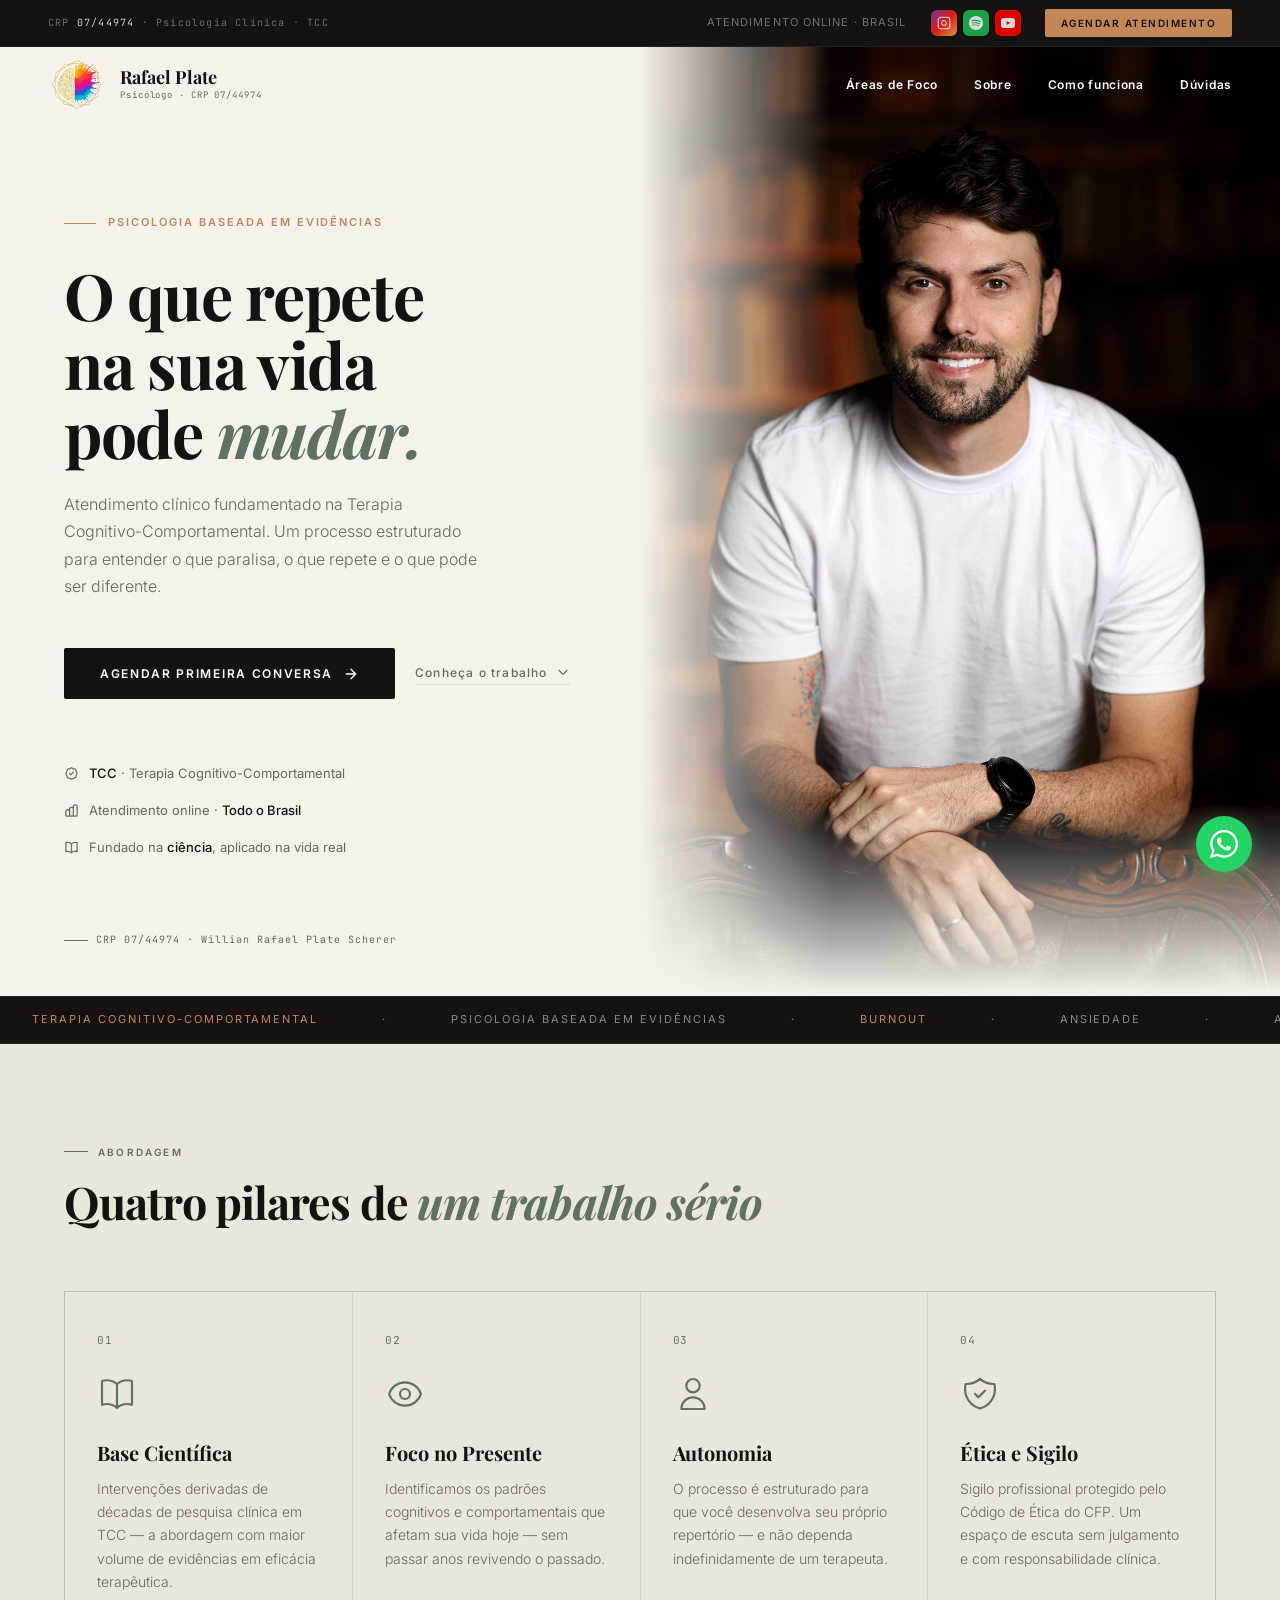
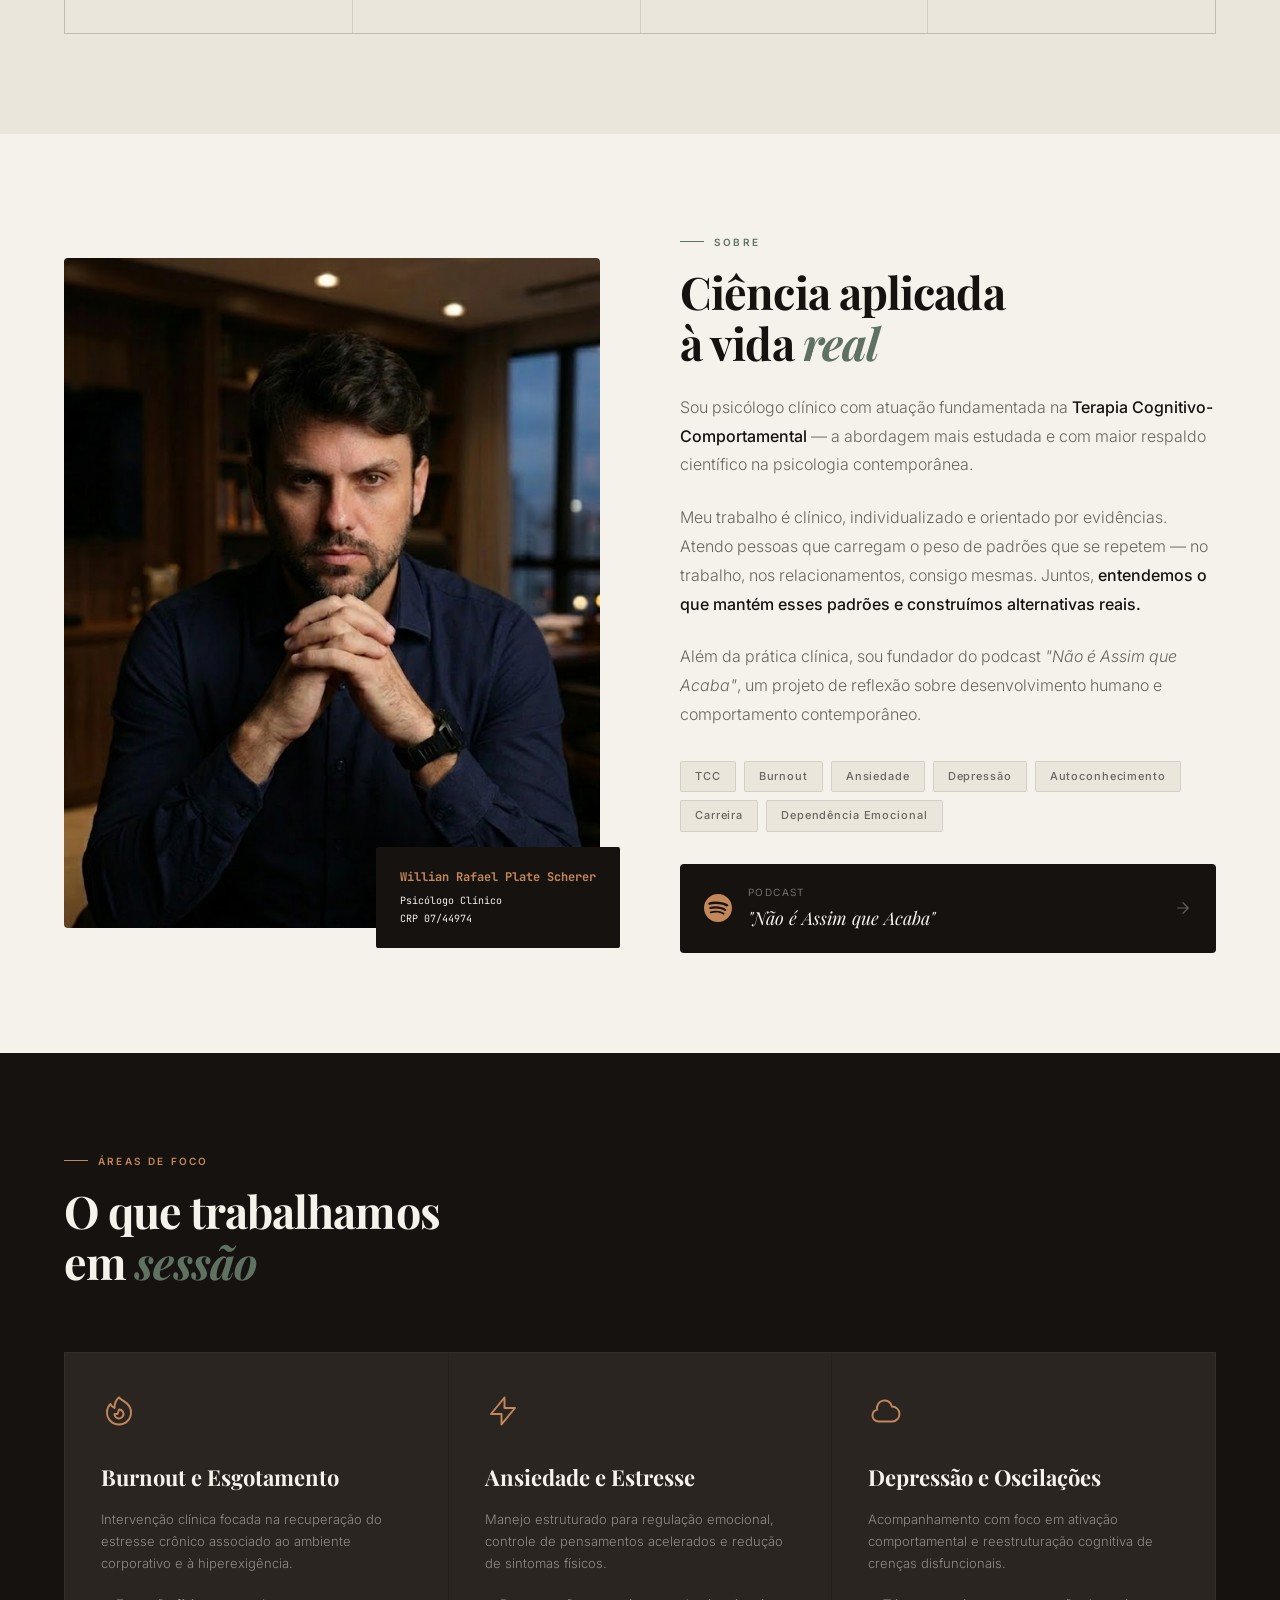
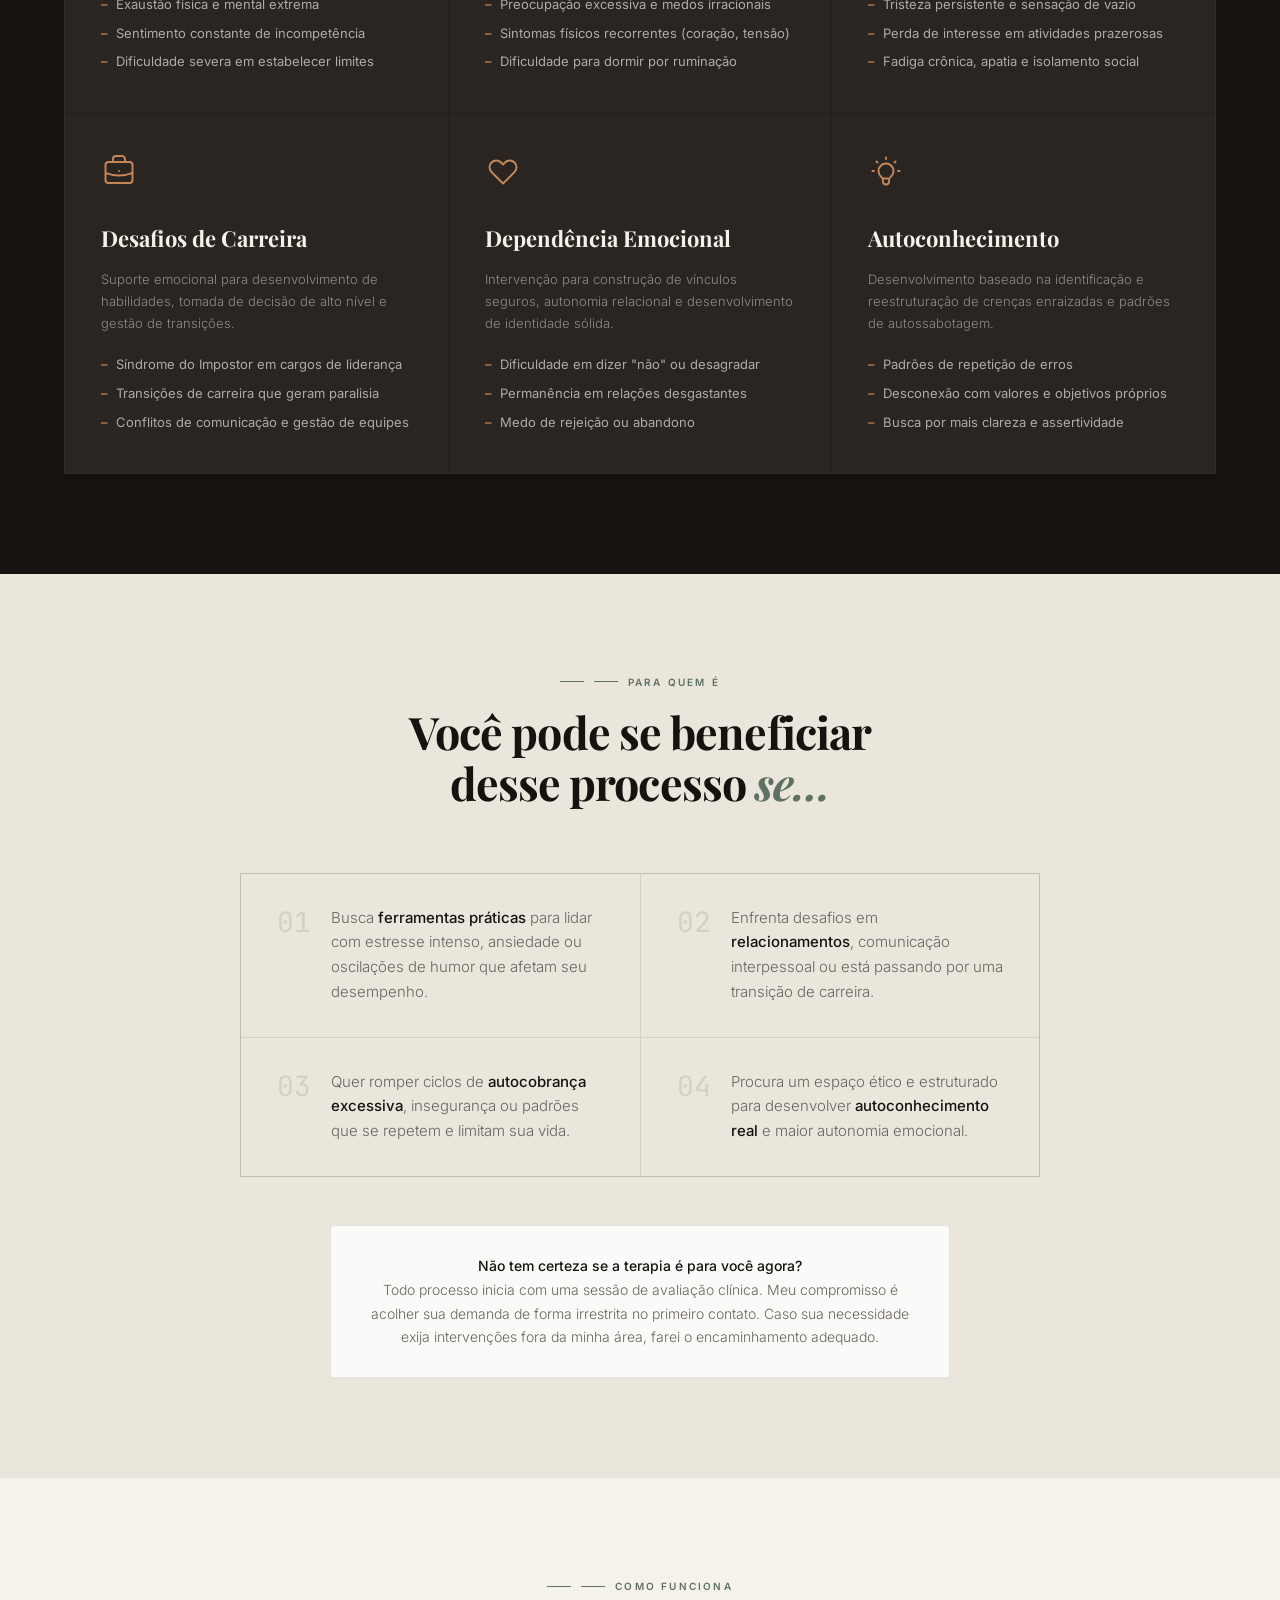
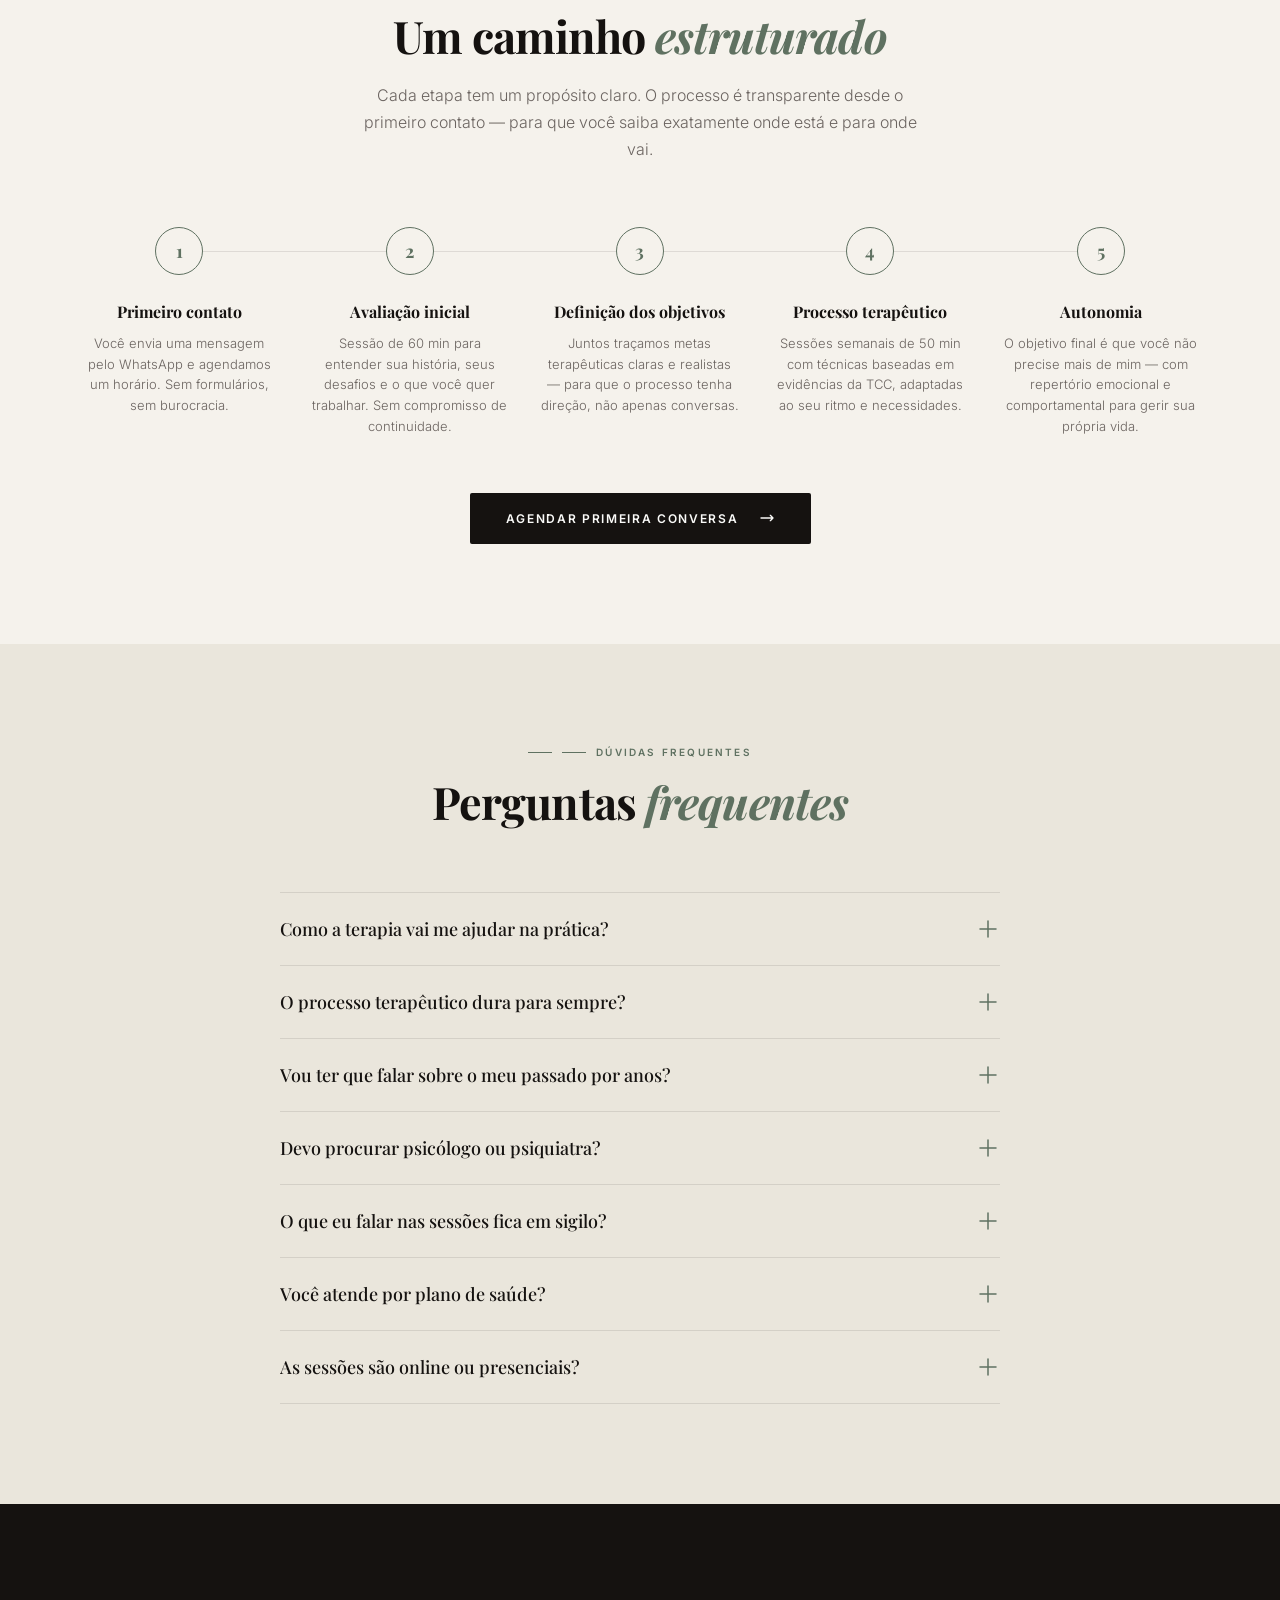
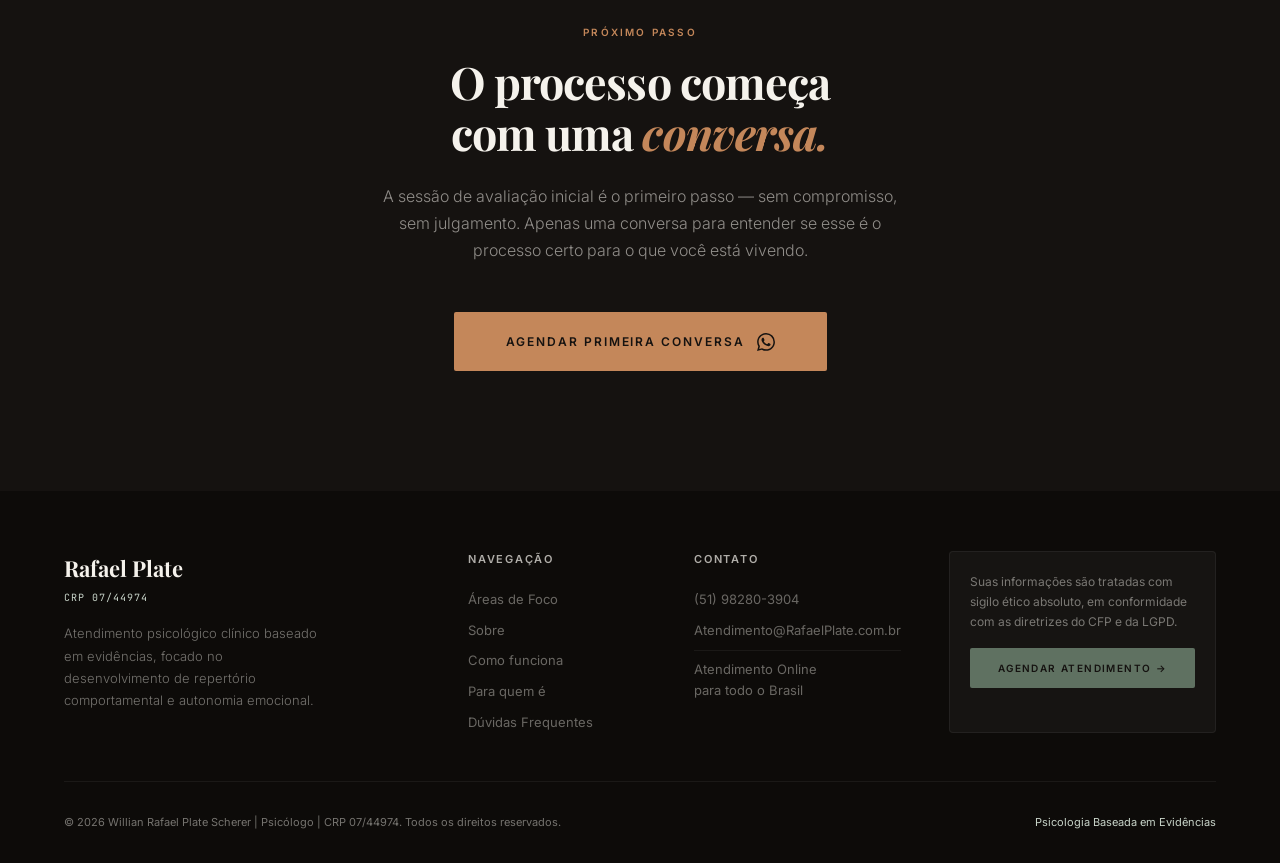
==== commit 1ea901a3: "feat: CSS externo, seção Como Funciona, OG tags, CTA acolhedor - Extrai todo o CSS inline para style" ====
--- a/index.html
+++ b/index.html
@@ -1,5 +1,6 @@
-<!DOCTYPE html>
+﻿<!DOCTYPE html>
 <html lang="pt-BR">
+
 <head>
   <meta charset="UTF-8">
   <meta name="viewport" content="width=device-width, initial-scale=1.0">
@@ -9,673 +10,19 @@
   <meta property="og:description" content="Psicologia baseada em evidências. TCC focada em autonomia emocional e desenvolvimento de repertório comportamental. CRP 07/44974.">
   <meta property="og:type" content="website">
   <meta property="og:locale" content="pt_BR">
+  <meta property="og:image" content="og-image.png">
+  <meta property="og:image:width" content="1200">
+  <meta property="og:image:height" content="630">
+  <meta name="twitter:card" content="summary_large_image">
+  <meta name="twitter:image" content="og-image.png">
 
   <link rel="preconnect" href="https://fonts.googleapis.com">
   <link rel="preconnect" href="https://fonts.gstatic.com" crossorigin>
   <link href="https://fonts.googleapis.com/css2?family=Playfair+Display:ital,wght@0,400;0,500;0,700;1,400;1,700&family=Inter:wght@300;400;500;600&family=JetBrains+Mono:wght@400;500&display=swap" rel="stylesheet">
 
-  <style>
-    *, *::before, *::after { box-sizing: border-box; margin: 0; padding: 0; }
-
-    :root {
-      --cream:        #F5F2EC;
-      --cream2:       #EAE6DC;
-      --ink:          #151210;
-      --ink2:         #2A2520;
-      --muted:        #6B6460;
-      --sage:         #5F7161;
-      --sage-light:   #C8D4C9;
-      --sage-dark:    #3D4E3F;
-      --terra:        #C4875A;
-      --terra-light:  #EDD5C0;
-      --white:        #FAFAF8;
-      --border:       rgba(21,18,16,0.10);
-      --border-light: rgba(21,18,16,0.06);
-    }
-
-    html { scroll-behavior: smooth; font-size: 16px; }
-    body {
-      background: var(--cream);
-      color: var(--ink);
-      font-family: 'Inter', sans-serif;
-      font-weight: 400;
-      line-height: 1.6;
-      -webkit-font-smoothing: antialiased;
-    }
-    ::selection { background: var(--sage); color: var(--cream); }
-
-    /* ── TYPOGRAPHY ─────────────────────────────────────── */
-    .serif { font-family: 'Playfair Display', serif; }
-    .mono  { font-family: 'JetBrains Mono', monospace; }
-
-    /* ── TOP BAR ────────────────────────────────────────── */
-    #topbar {
-      position: fixed; top: 0; left: 0; right: 0; z-index: 100;
-      background: var(--ink);
-      padding: 9px 48px;
-      display: flex; align-items: center; justify-content: space-between;
-      border-bottom: 1px solid rgba(255,255,255,0.06);
-    }
-    #topbar .crp {
-      font-family: 'JetBrains Mono', monospace;
-      font-size: 10px; letter-spacing: .12em;
-      color: rgba(255,255,255,0.38);
-    }
-    #topbar .crp span { color: var(--sage-light); }
-    #topbar .right {
-      display: flex; align-items: center; gap: 24px;
-      font-size: 11px; letter-spacing: .1em; text-transform: uppercase;
-      color: rgba(255,255,255,0.4);
-    }
-    #topbar a.cta-top {
-      font-size: 10px; font-weight: 600; letter-spacing: .15em;
-      text-transform: uppercase; text-decoration: none;
-      color: var(--ink); background: var(--terra);
-      padding: 6px 16px; border-radius: 2px;
-      transition: background .2s;
-    }
-    #topbar a.cta-top:hover { background: #b57348; }
-
-    /* ── NAV ────────────────────────────────────────────── */
-    #navbar {
-      position: fixed; top: 36px; left: 0; right: 0; z-index: 90;
-      padding: 20px 48px;
-      display: flex; align-items: center; justify-content: space-between;
-      transition: background .3s, backdrop-filter .3s, box-shadow .3s, padding .3s;
-    }
-    #navbar.scrolled {
-      background: rgba(245,242,236,0.95);
-      backdrop-filter: blur(12px);
-      box-shadow: 0 1px 0 var(--border);
-      padding: 14px 48px;
-    }
-    .nav-logo {
-      display: flex; align-items: center; gap: 14px; text-decoration: none;
-    }
-    .nav-logo-img {
-      width: 58px; height: 58px; object-fit: contain;
-    }
-    .nav-logo-text { display: flex; flex-direction: column; gap: 2px; }
-    .nav-logo-name {
-      font-family: 'Playfair Display', serif;
-      font-size: 18px; font-weight: 700;
-      color: var(--ink); line-height: 1;
-      text-shadow: 0 1px 4px rgba(245,242,236,0.6);
-    }
-    .nav-logo-tag {
-      font-family: 'JetBrains Mono', monospace;
-      font-size: 9px; color: var(--sage); letter-spacing: .1em;
-    }
-    .nav-links {
-      display: flex; align-items: center; gap: 36px;
-    }
-    .nav-links a {
-      text-decoration: none;
-      font-size: 12px; font-weight: 600; letter-spacing: .06em;
-      color: #fff;
-      text-shadow: 0 1px 6px rgba(0,0,0,0.55), 0 0 20px rgba(0,0,0,0.35);
-      transition: color .2s, text-shadow .2s;
-    }
-    .nav-links a:hover { color: #fff; text-shadow: 0 1px 8px rgba(0,0,0,0.8); }
-    #navbar.scrolled .nav-links a {
-      color: var(--muted); text-shadow: none;
-    }
-    #navbar.scrolled .nav-links a:hover { color: var(--ink); }
-    .nav-cta {
-      text-decoration: none;
-      font-size: 11px; font-weight: 600; letter-spacing: .14em; text-transform: uppercase;
-      color: var(--white); background: var(--sage);
-      padding: 12px 28px; border-radius: 2px;
-      transition: background .2s, transform .15s;
-    }
-    .nav-cta:hover { background: var(--sage-dark); transform: translateY(-1px); }
-    .mobile-menu-btn {
-      display: none; background: none; border: none; cursor: pointer;
-      color: var(--ink); padding: 4px;
-    }
-    .mobile-menu-btn svg { display: block; }
-
-    /* ── HERO ───────────────────────────────────────────── */
-    #hero {
-      position: relative;
-      min-height: 100vh;
-      display: grid;
-      grid-template-columns: 1fr 1fr;
-      padding-top: 36px; /* topbar height */
-      overflow: hidden;
-    }
-    .hero-left {
-      display: flex; flex-direction: column; justify-content: center;
-      padding: 120px 64px 80px 64px;
-      position: relative; z-index: 2;
-    }
-    .hero-eyebrow {
-      display: flex; align-items: center; gap: 12px;
-      margin-bottom: 28px;
-    }
-    .hero-eyebrow-line {
-      width: 32px; height: 1px; background: var(--terra);
-    }
-    .hero-eyebrow span {
-      font-size: 11px; font-weight: 600; letter-spacing: .18em;
-      text-transform: uppercase; color: var(--terra);
-    }
-    .hero-h1 {
-      font-family: 'Playfair Display', serif;
-      font-size: clamp(48px, 5vw, 76px);
-      font-weight: 700; line-height: 1.08;
-      color: var(--ink); margin-bottom: 24px;
-      letter-spacing: -.02em;
-    }
-    .hero-h1 em {
-      font-style: italic; color: var(--sage);
-    }
-    .hero-sub {
-      font-size: 16px; line-height: 1.7; color: var(--muted);
-      max-width: 420px; margin-bottom: 48px; font-weight: 300;
-    }
-    .hero-actions {
-      display: flex; align-items: center; gap: 20px; flex-wrap: wrap;
-      margin-bottom: 64px;
-    }
-    .btn-primary {
-      display: inline-flex; align-items: center; gap: 10px;
-      text-decoration: none;
-      font-size: 12px; font-weight: 600; letter-spacing: .14em; text-transform: uppercase;
-      color: var(--white); background: var(--ink);
-      padding: 16px 36px; border-radius: 2px;
-      transition: background .2s, transform .15s, box-shadow .15s;
-    }
-    .btn-primary:hover { background: var(--ink2); transform: translateY(-2px); box-shadow: 0 8px 24px rgba(21,18,16,.18); }
-    .btn-secondary {
-      display: inline-flex; align-items: center; gap: 8px;
-      text-decoration: none;
-      font-size: 12px; font-weight: 500; letter-spacing: .1em;
-      color: var(--muted); border-bottom: 1px solid var(--border);
-      padding-bottom: 2px; transition: color .2s, border-color .2s;
-    }
-    .btn-secondary:hover { color: var(--ink); border-color: var(--ink); }
-    .hero-credentials {
-      display: flex; flex-direction: column; gap: 16px;
-    }
-    .hero-cred-row {
-      display: flex; align-items: center; gap: 10px;
-      font-size: 13px; color: var(--muted);
-    }
-    .hero-cred-row svg { color: var(--sage); flex-shrink: 0; }
-    .hero-cred-row strong { color: var(--ink); font-weight: 500; }
-    .hero-right {
-      position: relative; overflow: hidden;
-    }
-    .hero-img {
-      width: 100%; height: 100%; object-fit: cover; object-position: center 8%;
-      filter: grayscale(20%) contrast(1.05);
-      display: block;
-    }
-    .hero-img-overlay {
-      position: absolute; inset: 0;
-      background: linear-gradient(to right, var(--cream) 0%, transparent 30%);
-    }
-    .hero-img-overlay-bottom {
-      position: absolute; inset: 0;
-      background: linear-gradient(to top, var(--cream) 0%, transparent 20%);
-    }
-    .hero-divider {
-      position: absolute; left: 0; top: 0; bottom: 0; width: 1px;
-      background: var(--border);
-    }
-    .hero-social {
-      position: absolute; bottom: 48px; right: 40px;
-      display: flex; flex-direction: column; align-items: center; gap: 16px;
-      z-index: 3;
-    }
-    .hero-social-label {
-      font-size: 9px; letter-spacing: .2em; text-transform: uppercase;
-      color: rgba(21,18,16,.35); writing-mode: vertical-rl;
-      transform: rotate(180deg);
-    }
-    .hero-social a {
-      color: var(--muted); transition: color .2s; text-decoration: none;
-    }
-    .hero-social a:hover { color: var(--ink); }
-    .hero-crp-badge {
-      position: absolute; bottom: 48px; left: 64px;
-      font-family: 'JetBrains Mono', monospace;
-      font-size: 10px; letter-spacing: .1em;
-      color: var(--muted);
-      display: flex; align-items: center; gap: 8px;
-    }
-    .hero-crp-badge::before {
-      content: ''; display: block;
-      width: 24px; height: 1px; background: var(--sage);
-    }
-
-    /* ── MARQUEE ────────────────────────────────────────── */
-    .marquee-wrap {
-      background: var(--ink); color: var(--cream);
-      padding: 14px 0; overflow: hidden;
-      border-top: 1px solid rgba(255,255,255,0.05);
-      border-bottom: 1px solid rgba(255,255,255,0.05);
-    }
-    .marquee-track {
-      display: flex; gap: 0;
-      animation: marquee 28s linear infinite;
-      white-space: nowrap;
-    }
-    .marquee-track span {
-      font-size: 11px; letter-spacing: .18em; text-transform: uppercase;
-      padding: 0 32px; color: rgba(255,255,255,0.5);
-    }
-    .marquee-track span.accent { color: var(--terra); }
-    @keyframes marquee {
-      from { transform: translateX(0); }
-      to   { transform: translateX(-50%); }
-    }
-
-    /* ── SECTION BASICS ─────────────────────────────────── */
-    section { padding: 100px 64px; }
-    .max-w { max-width: 1240px; margin: 0 auto; }
-    .section-label {
-      font-size: 10px; font-weight: 600; letter-spacing: .22em; text-transform: uppercase;
-      color: var(--sage); margin-bottom: 16px; display: flex; align-items: center; gap: 10px;
-    }
-    .section-label::before {
-      content: ''; display: block; width: 24px; height: 1px; background: var(--sage);
-    }
-    .section-title {
-      font-family: 'Playfair Display', serif;
-      font-size: clamp(32px, 3.5vw, 52px);
-      font-weight: 700; line-height: 1.15; color: var(--ink);
-      letter-spacing: -.02em;
-    }
-    .section-title em { font-style: italic; color: var(--sage); }
-
-    /* ── PILLARS ─────────────────────────────────────────── */
-    #pillars { background: var(--cream2); }
-    .pillars-grid {
-      display: grid; grid-template-columns: repeat(4, 1fr); gap: 1px;
-      background: var(--border); border: 1px solid var(--border);
-      margin-top: 64px;
-    }
-    .pillar {
-      background: var(--cream2); padding: 40px 32px;
-      transition: background .2s;
-    }
-    .pillar:hover { background: var(--cream); }
-    .pillar-num {
-      font-family: 'JetBrains Mono', monospace;
-      font-size: 11px; color: var(--sage); letter-spacing: .08em;
-      margin-bottom: 24px;
-    }
-    .pillar-icon {
-      width: 40px; height: 40px; margin-bottom: 20px;
-      color: var(--sage);
-    }
-    .pillar h3 {
-      font-family: 'Playfair Display', serif;
-      font-size: 20px; font-weight: 700;
-      color: var(--ink); margin-bottom: 12px; line-height: 1.2;
-    }
-    .pillar p {
-      font-size: 14px; color: var(--muted); line-height: 1.65; font-weight: 300;
-    }
-
-    /* ── ABOUT ───────────────────────────────────────────── */
-    #about { background: var(--cream); }
-    .about-grid {
-      display: grid; grid-template-columns: 1fr 1fr; gap: 80px;
-      align-items: center;
-    }
-    .about-img-wrap {
-      position: relative;
-    }
-    .about-img {
-      width: 100%; aspect-ratio: 4/5; object-fit: cover; object-position: center 15%;
-      display: block; border-radius: 4px;
-    }
-    .about-img-caption {
-      position: absolute; bottom: -20px; right: -20px;
-      background: var(--ink); color: var(--cream);
-      padding: 20px 24px; border-radius: 2px;
-      font-family: 'JetBrains Mono', monospace;
-      font-size: 10px; line-height: 1.8;
-    }
-    .about-img-caption strong { color: var(--terra); display: block; font-size: 12px; margin-bottom: 4px; }
-    .about-text { display: flex; flex-direction: column; gap: 24px; }
-    .about-text p {
-      font-size: 16px; color: var(--muted); line-height: 1.8; font-weight: 300;
-    }
-    .about-text p strong { color: var(--ink); font-weight: 500; }
-    .about-tags {
-      display: flex; flex-wrap: wrap; gap: 8px; margin-top: 8px;
-    }
-    .about-tag {
-      font-size: 11px; font-weight: 500; letter-spacing: .08em;
-      background: var(--cream2); color: var(--muted);
-      padding: 6px 14px; border-radius: 2px;
-      border: 1px solid var(--border);
-    }
-    .about-podcast {
-      background: var(--ink); color: var(--cream);
-      padding: 20px 24px; border-radius: 4px;
-      display: flex; align-items: center; gap: 16px;
-      text-decoration: none; transition: background .2s;
-      margin-top: 8px;
-    }
-    .about-podcast:hover { background: var(--ink2); }
-    .about-podcast-icon { color: var(--terra); flex-shrink: 0; }
-    .about-podcast-text .label {
-      font-size: 10px; letter-spacing: .14em; text-transform: uppercase;
-      color: rgba(255,255,255,0.4); margin-bottom: 4px;
-    }
-    .about-podcast-text .name {
-      font-family: 'Playfair Display', serif;
-      font-size: 18px; font-style: italic; color: var(--cream);
-    }
-
-    /* ── SPECIALTIES ─────────────────────────────────────── */
-    #specialties { background: var(--ink); }
-    #specialties .section-label { color: var(--terra); }
-    #specialties .section-label::before { background: var(--terra); }
-    #specialties .section-title { color: var(--cream); }
-    .spec-grid {
-      display: grid; grid-template-columns: repeat(3, 1fr); gap: 1px;
-      background: rgba(255,255,255,0.06);
-      border: 1px solid rgba(255,255,255,0.06);
-      margin-top: 64px;
-    }
-    .spec-card {
-      background: var(--ink2); padding: 40px 36px;
-      transition: background .2s;
-    }
-    .spec-card:hover { background: #302B27; }
-    .spec-card-icon {
-      width: 36px; height: 36px; color: var(--terra);
-      margin-bottom: 24px;
-    }
-    .spec-card h3 {
-      font-family: 'Playfair Display', serif;
-      font-size: 22px; font-weight: 700; color: var(--cream);
-      margin-bottom: 12px;
-    }
-    .spec-card p {
-      font-size: 13px; color: rgba(245,242,236,.5);
-      line-height: 1.7; margin-bottom: 20px; font-weight: 300;
-    }
-    .spec-card ul { list-style: none; display: flex; flex-direction: column; gap: 8px; }
-    .spec-card li {
-      font-size: 13px; color: rgba(245,242,236,.65);
-      display: flex; align-items: flex-start; gap: 8px;
-    }
-    .spec-card li::before {
-      content: '–'; color: var(--terra); flex-shrink: 0; font-weight: 500;
-    }
-
-    /* ── FOR WHO ─────────────────────────────────────────── */
-    #for-who { background: var(--cream2); }
-    .for-who-grid {
-      display: grid; grid-template-columns: repeat(2, 1fr); gap: 1px;
-      background: var(--border); border: 1px solid var(--border);
-      margin-top: 64px; max-width: 800px; margin-left: auto; margin-right: auto;
-    }
-    .for-who-item {
-      background: var(--cream2); padding: 32px 36px;
-      display: flex; gap: 20px; align-items: flex-start;
-      transition: background .2s;
-    }
-    .for-who-item:hover { background: var(--cream); }
-    .for-who-num {
-      font-family: 'JetBrains Mono', monospace;
-      font-size: 28px; color: var(--border); font-weight: 400;
-      line-height: 1; flex-shrink: 0; margin-top: 2px;
-    }
-    .for-who-item p {
-      font-size: 15px; color: var(--muted); line-height: 1.65; font-weight: 300;
-    }
-    .for-who-item p strong { color: var(--ink); font-weight: 500; }
-    .for-who-note {
-      max-width: 620px; margin: 48px auto 0;
-      background: var(--white); border: 1px solid var(--border);
-      padding: 28px 36px; border-radius: 4px; text-align: center;
-    }
-    .for-who-note p { font-size: 14px; color: var(--muted); line-height: 1.7; font-weight: 300; }
-    .for-who-note p strong { color: var(--ink); font-weight: 500; }
-
-    /* ── HOW IT WORKS ────────────────────────────────────── */
-    #how { background: var(--cream); }
-    .how-steps {
-      display: grid; grid-template-columns: repeat(5, 1fr);
-      gap: 0; position: relative; margin-top: 64px;
-    }
-    .how-line {
-      position: absolute; top: 24px; left: 10%; right: 10%; height: 1px;
-      background: var(--border); z-index: 0;
-    }
-    .how-step {
-      display: flex; flex-direction: column; align-items: center;
-      text-align: center; position: relative; z-index: 1; padding: 0 16px;
-    }
-    .how-step-num {
-      width: 48px; height: 48px; border-radius: 50%;
-      border: 1px solid var(--sage);
-      display: flex; align-items: center; justify-content: center;
-      font-family: 'Playfair Display', serif; font-size: 18px; font-weight: 700;
-      color: var(--sage); background: var(--cream); margin-bottom: 24px;
-    }
-    .how-step h4 {
-      font-family: 'Playfair Display', serif;
-      font-size: 16px; font-weight: 700; color: var(--ink); margin-bottom: 8px;
-    }
-    .how-step p { font-size: 13px; color: var(--muted); line-height: 1.6; font-weight: 300; }
-
-    /* ── FAQ ─────────────────────────────────────────────── */
-    #faq { background: var(--cream2); }
-    .faq-wrap { max-width: 720px; margin: 64px auto 0; }
-    .faq-item {
-      border-bottom: 1px solid var(--border);
-      overflow: hidden;
-    }
-    .faq-item:first-child { border-top: 1px solid var(--border); }
-    .faq-btn {
-      width: 100%; background: none; border: none; cursor: pointer;
-      padding: 24px 0; display: flex; justify-content: space-between;
-      align-items: center; gap: 20px; text-align: left;
-    }
-    .faq-q {
-      font-family: 'Playfair Display', serif;
-      font-size: 18px; font-weight: 500; color: var(--ink);
-    }
-    .faq-icon {
-      width: 24px; height: 24px; flex-shrink: 0;
-      color: var(--sage); transition: transform .3s;
-    }
-    .faq-icon.open { transform: rotate(45deg); }
-    .faq-body {
-      max-height: 0; overflow: hidden;
-      transition: max-height .35s ease, opacity .25s ease;
-      opacity: 0;
-    }
-    .faq-body.open { max-height: 400px; opacity: 1; }
-    .faq-body p {
-      font-size: 15px; color: var(--muted); line-height: 1.75;
-      padding-bottom: 24px; font-weight: 300;
-    }
-
-    /* ── CTA FINAL ───────────────────────────────────────── */
-    #cta-section {
-      background: var(--ink); padding: 120px 64px;
-      text-align: center;
-    }
-    #cta-section .section-label { color: var(--terra); justify-content: center; }
-    #cta-section .section-label::before { display: none; }
-    #cta-section .section-title { color: var(--cream); }
-    #cta-section .section-title em { color: var(--terra); }
-    #cta-section p {
-      font-size: 16px; color: rgba(245,242,236,.55);
-      max-width: 520px; margin: 24px auto 48px; font-weight: 300; line-height: 1.7;
-    }
-    .btn-cta-final {
-      display: inline-flex; align-items: center; gap: 12px;
-      text-decoration: none;
-      font-size: 12px; font-weight: 600; letter-spacing: .16em; text-transform: uppercase;
-      color: var(--ink); background: var(--terra);
-      padding: 20px 52px; border-radius: 2px;
-      transition: background .2s, transform .15s;
-    }
-    .btn-cta-final:hover { background: #b57348; transform: translateY(-2px); }
-
-    /* ── FOOTER ──────────────────────────────────────────── */
-    footer {
-      background: #0D0B09; color: rgba(245,242,236,.45);
-      padding: 60px 64px 32px;
-    }
-    .footer-grid {
-      display: grid; grid-template-columns: 2fr 1fr 1fr 1.5fr;
-      gap: 48px; padding-bottom: 48px;
-      border-bottom: 1px solid rgba(255,255,255,0.06);
-      margin-bottom: 32px;
-    }
-    .footer-brand-name {
-      font-family: 'Playfair Display', serif;
-      font-size: 22px; font-weight: 700; color: var(--cream);
-      margin-bottom: 4px;
-    }
-    .footer-brand-crp {
-      font-family: 'JetBrains Mono', monospace;
-      font-size: 10px; color: var(--sage-light); letter-spacing: .1em;
-      margin-bottom: 16px;
-    }
-    .footer-brand-desc {
-      font-size: 13px; line-height: 1.7; font-weight: 300;
-      max-width: 260px;
-    }
-    .footer-col h4 {
-      font-size: 11px; font-weight: 600; letter-spacing: .16em;
-      text-transform: uppercase; color: rgba(245,242,236,.7);
-      margin-bottom: 20px;
-    }
-    .footer-col ul { list-style: none; display: flex; flex-direction: column; gap: 10px; }
-    .footer-col li a, .footer-col li {
-      font-size: 13px; color: rgba(245,242,236,.4);
-      text-decoration: none; transition: color .2s;
-    }
-    .footer-col li a:hover { color: var(--cream); }
-    .footer-lgpd {
-      background: rgba(255,255,255,.04); border: 1px solid rgba(255,255,255,.06);
-      border-radius: 4px; padding: 20px;
-    }
-    .footer-lgpd p { font-size: 12px; line-height: 1.65; margin-bottom: 16px; }
-    .footer-lgpd a {
-      display: block; text-align: center;
-      font-size: 10px; font-weight: 600; letter-spacing: .14em; text-transform: uppercase;
-      text-decoration: none;
-      color: var(--ink); background: var(--sage);
-      padding: 12px; border-radius: 2px;
-      transition: background .2s;
-    }
-    .footer-lgpd a:hover { background: var(--sage-dark); }
-    .footer-bottom {
-      display: flex; justify-content: space-between; align-items: center; flex-wrap: wrap; gap: 12px;
-      font-size: 11px;
-    }
-
-    /* ── WHATSAPP FLOAT ──────────────────────────────────── */
-    #wa-float {
-      position: fixed; bottom: 28px; right: 28px; z-index: 200;
-      width: 56px; height: 56px; border-radius: 50%;
-      background: #25D366; color: white;
-      display: flex; align-items: center; justify-content: center;
-      box-shadow: 0 4px 20px rgba(37,211,102,.4);
-      text-decoration: none;
-      animation: float-pulse 4s ease-in-out infinite;
-      transition: transform .2s;
-    }
-    #wa-float:hover { transform: scale(1.1); }
-    @keyframes float-pulse {
-      0%, 100% { box-shadow: 0 4px 20px rgba(37,211,102,.4); }
-      50%       { box-shadow: 0 4px 32px rgba(37,211,102,.7); }
-    }
-
-    /* ── MOBILE MENU ─────────────────────────────────────── */
-    #mobile-nav {
-      display: none; position: fixed; inset: 0; z-index: 85;
-      background: var(--cream); padding: 120px 48px 48px;
-      flex-direction: column; gap: 32px;
-    }
-    #mobile-nav.open { display: flex; }
-    #mobile-nav a {
-      font-family: 'Playfair Display', serif;
-      font-size: 32px; font-weight: 700; color: var(--ink);
-      text-decoration: none; border-bottom: 1px solid var(--border);
-      padding-bottom: 20px;
-    }
-    #mobile-nav .mobile-cta {
-      font-family: 'Inter', sans-serif;
-      font-size: 13px; font-weight: 600; letter-spacing: .14em;
-      text-transform: uppercase; color: var(--white);
-      background: var(--sage); text-align: center;
-      padding: 18px; border-radius: 2px; border: none;
-      margin-top: 8px;
-    }
-
-    /* ── RESPONSIVE ──────────────────────────────────────── */
-    @media (max-width: 1024px) {
-      #hero { grid-template-columns: 1fr; min-height: auto; }
-      .hero-left { padding: 140px 32px 60px; }
-      .hero-right { height: 420px; }
-      .hero-divider { display: none; }
-      .about-grid { grid-template-columns: 1fr; gap: 48px; }
-      .about-img-caption { right: 0; }
-      .spec-grid { grid-template-columns: 1fr 1fr; }
-      .pillars-grid { grid-template-columns: 1fr 1fr; }
-      .how-steps { grid-template-columns: 1fr; gap: 32px; }
-      .how-line { display: none; }
-      .footer-grid { grid-template-columns: 1fr 1fr; }
-    }
-    @media (max-width: 768px) {
-      section { padding: 72px 24px; }
-      #topbar { padding: 9px 24px; }
-      #navbar { padding: 16px 24px; }
-      #navbar.scrolled { padding: 12px 24px; }
-      .nav-links { display: none; }
-      .mobile-menu-btn { display: block; }
-      .hero-left { padding: 140px 24px 60px; }
-      .hero-h1 { font-size: 42px; }
-      .spec-grid { grid-template-columns: 1fr; }
-      .pillars-grid { grid-template-columns: 1fr; }
-      .for-who-grid { grid-template-columns: 1fr; }
-      .footer-grid { grid-template-columns: 1fr; }
-      #cta-section { padding: 80px 24px; }
-      footer { padding: 48px 24px 24px; }
-      .hero-social { display: none; }
-      .hero-crp-badge { display: none; }
-      .about-img-caption { position: static; margin-top: -12px; border-radius: 2px; }
-    }
-
-    /* ── TOPBAR SOCIALS ──────────────────────────────────── */
-    .topbar-socials {
-      display: flex; align-items: center; gap: 6px;
-    }
-    .tsoc {
-      display: flex; align-items: center; justify-content: center;
-      width: 26px; height: 26px; border-radius: 6px;
-      text-decoration: none; transition: transform .15s, opacity .15s;
-      opacity: .85;
-    }
-    .tsoc:hover { transform: scale(1.12); opacity: 1; }
-    .tsoc-ig {
-      background: linear-gradient(135deg, #833ab4 0%, #fd1d1d 50%, #fcb045 100%);
-      color: #fff;
-    }
-    .tsoc-sp {
-      background: #1DB954;
-      color: #fff;
-    }
-    .tsoc-yt {
-      background: #FF0000;
-      color: #fff;
-    }
-  </style>
+    <link rel="stylesheet" href="style.css">
+  <link rel="icon" type="image/png" href="favicon.png">
+  <link rel="apple-touch-icon" href="favicon.png">
 </head>
 <body>
 
@@ -752,7 +99,7 @@
 
     <div class="hero-actions">
       <a href="https://wa.me/5551982803904?text=Olá, Rafael! Vim pelo seu site e gostaria de solicitar uma avaliação inicial." target="_blank" rel="noopener noreferrer" class="btn-primary">
-        Solicitar Avaliação Inicial
+        Agendar primeira conversa
         <svg width="16" height="16" fill="none" stroke="currentColor" stroke-width="2" viewBox="0 0 24 24"><path stroke-linecap="round" stroke-linejoin="round" d="M5 12h14M12 5l7 7-7 7"/></svg>
       </a>
       <a href="#about" class="btn-secondary">
@@ -782,7 +129,7 @@
   <div class="hero-right">
     <div class="hero-divider"></div>
     <img
-      src="[data-uri]"
+      src="[data-uri]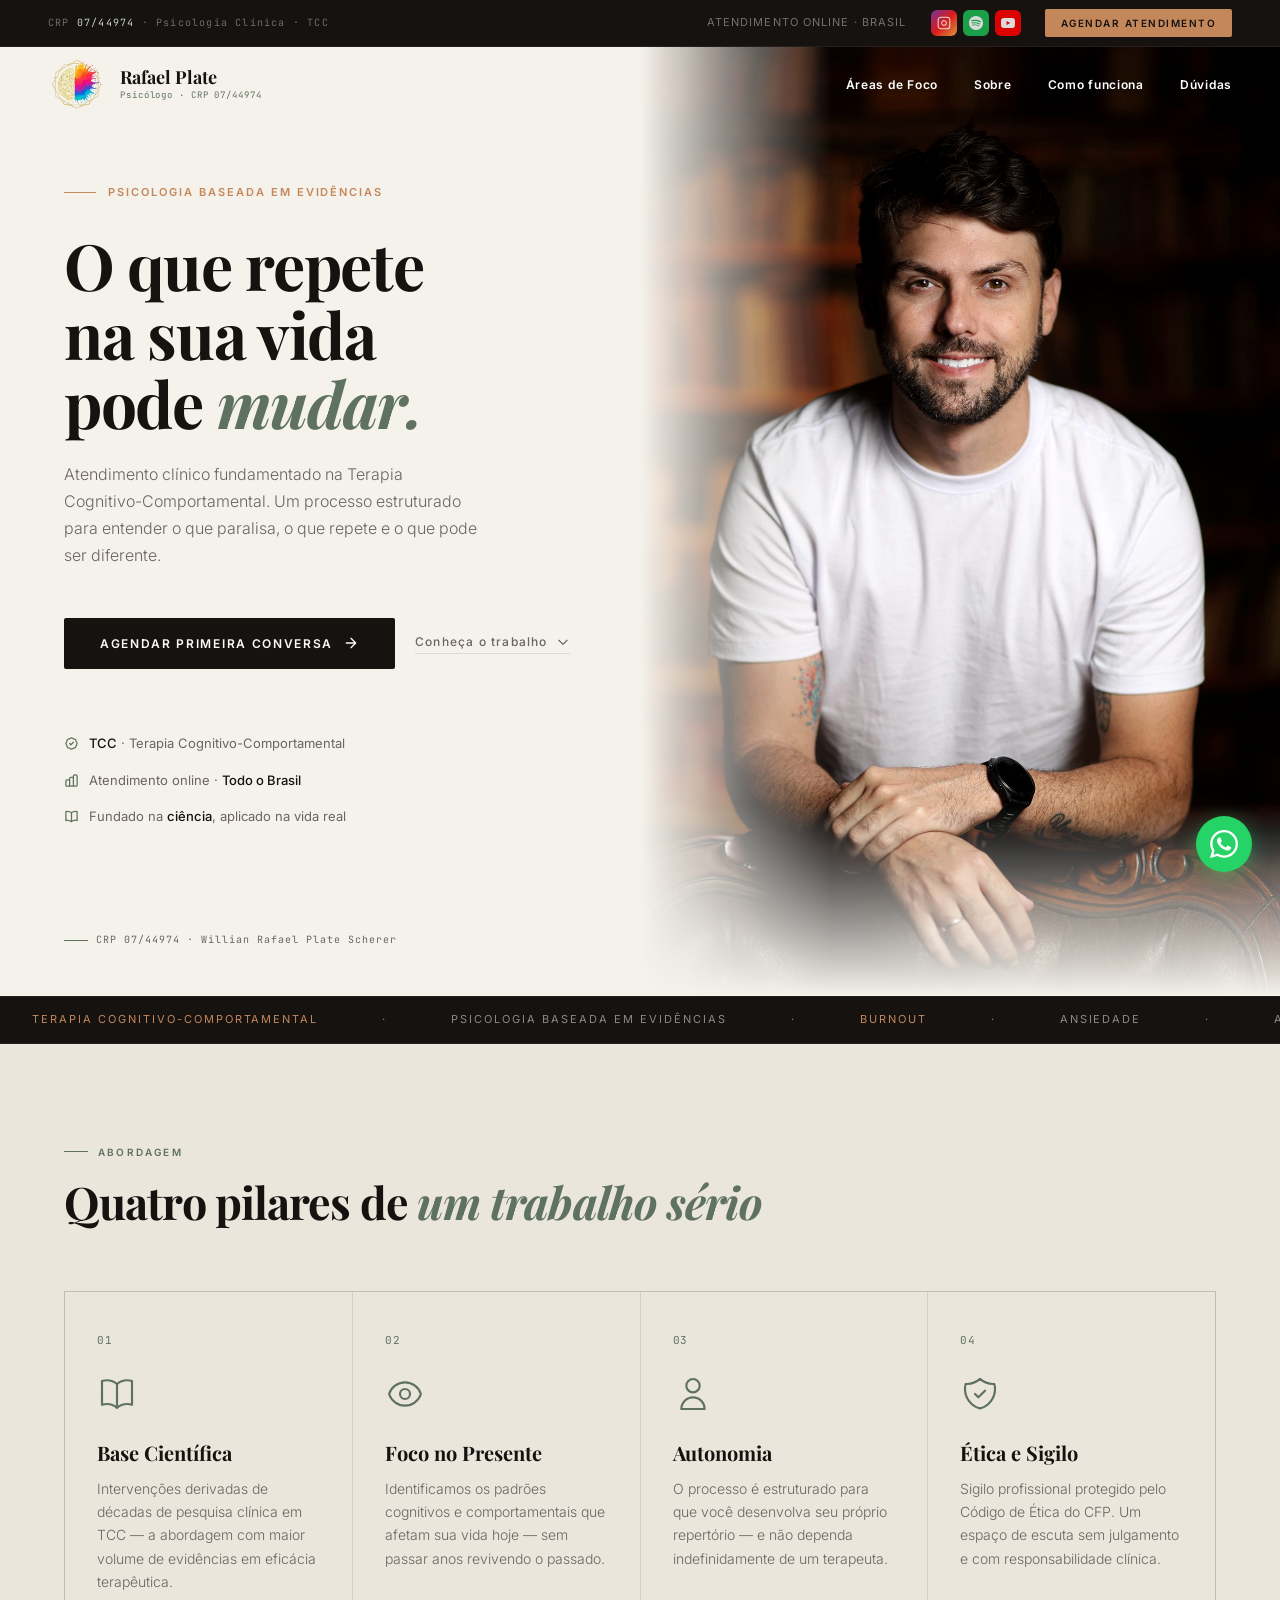
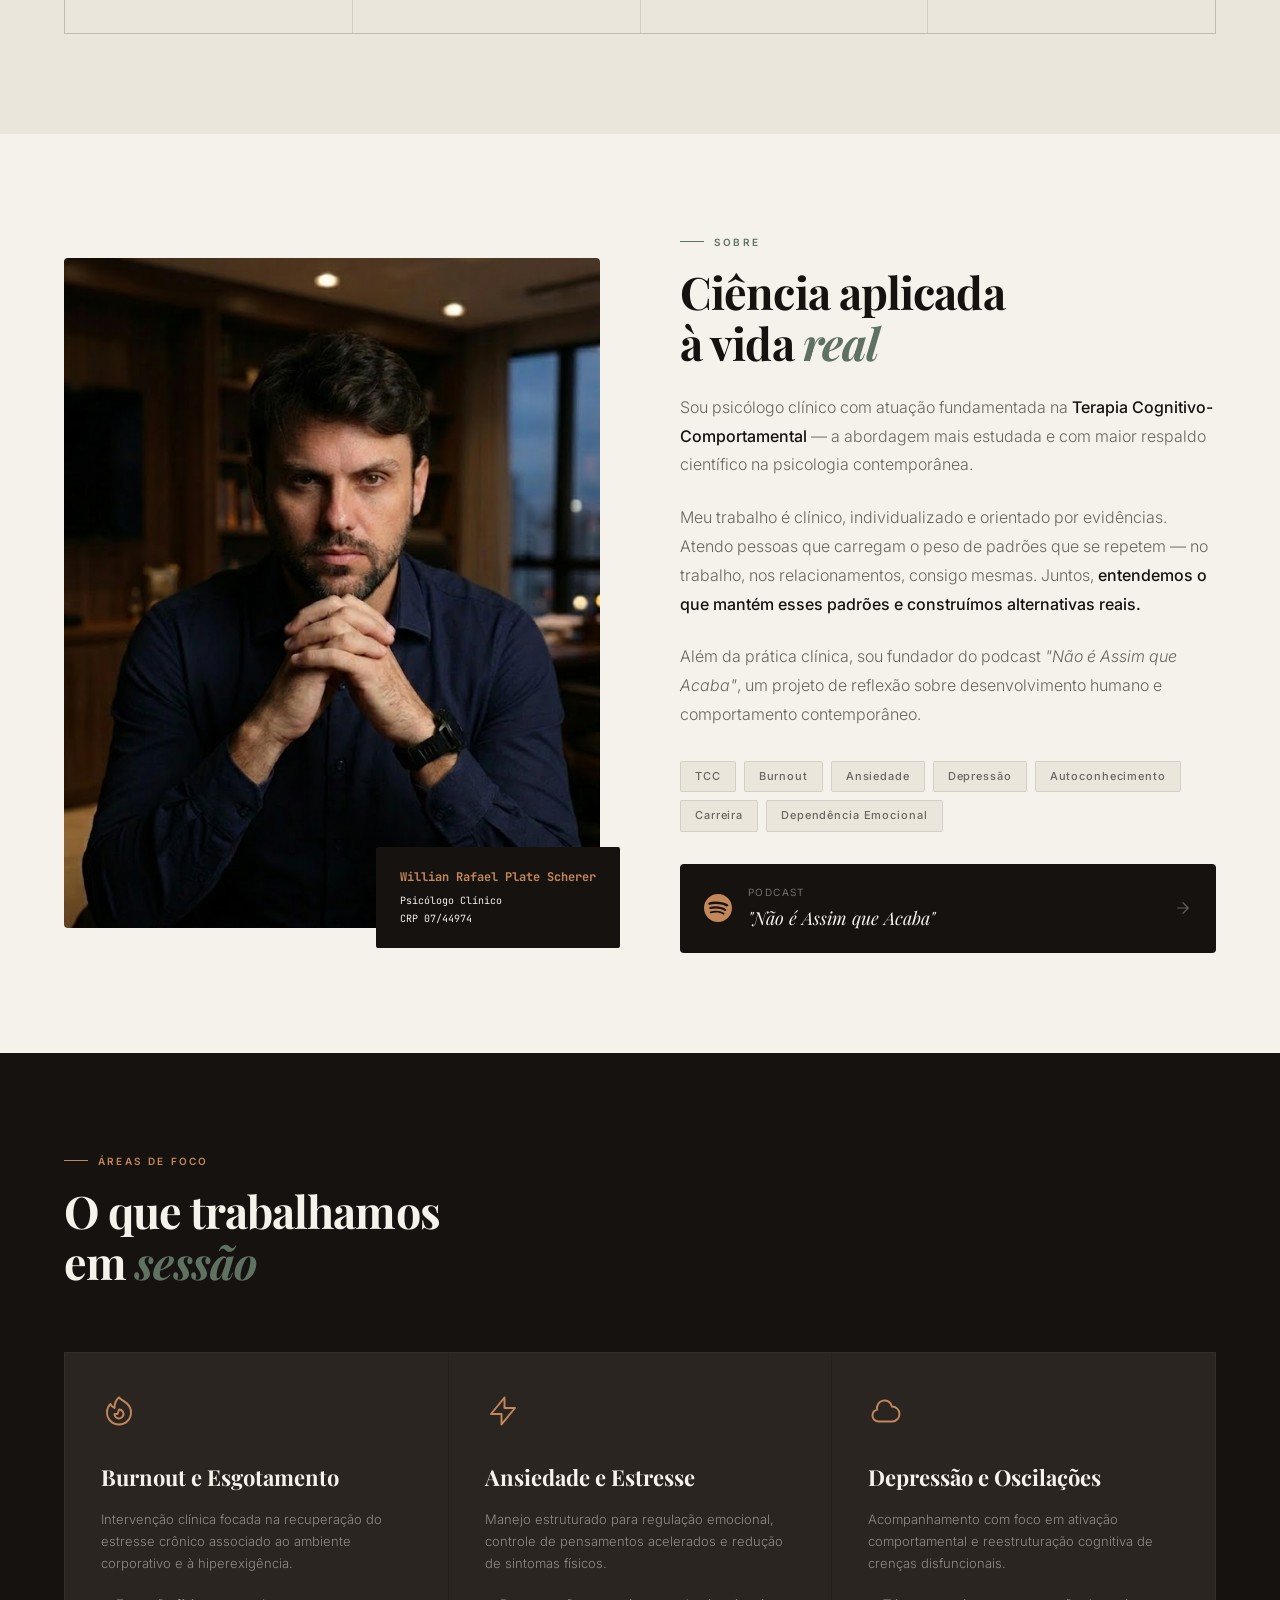
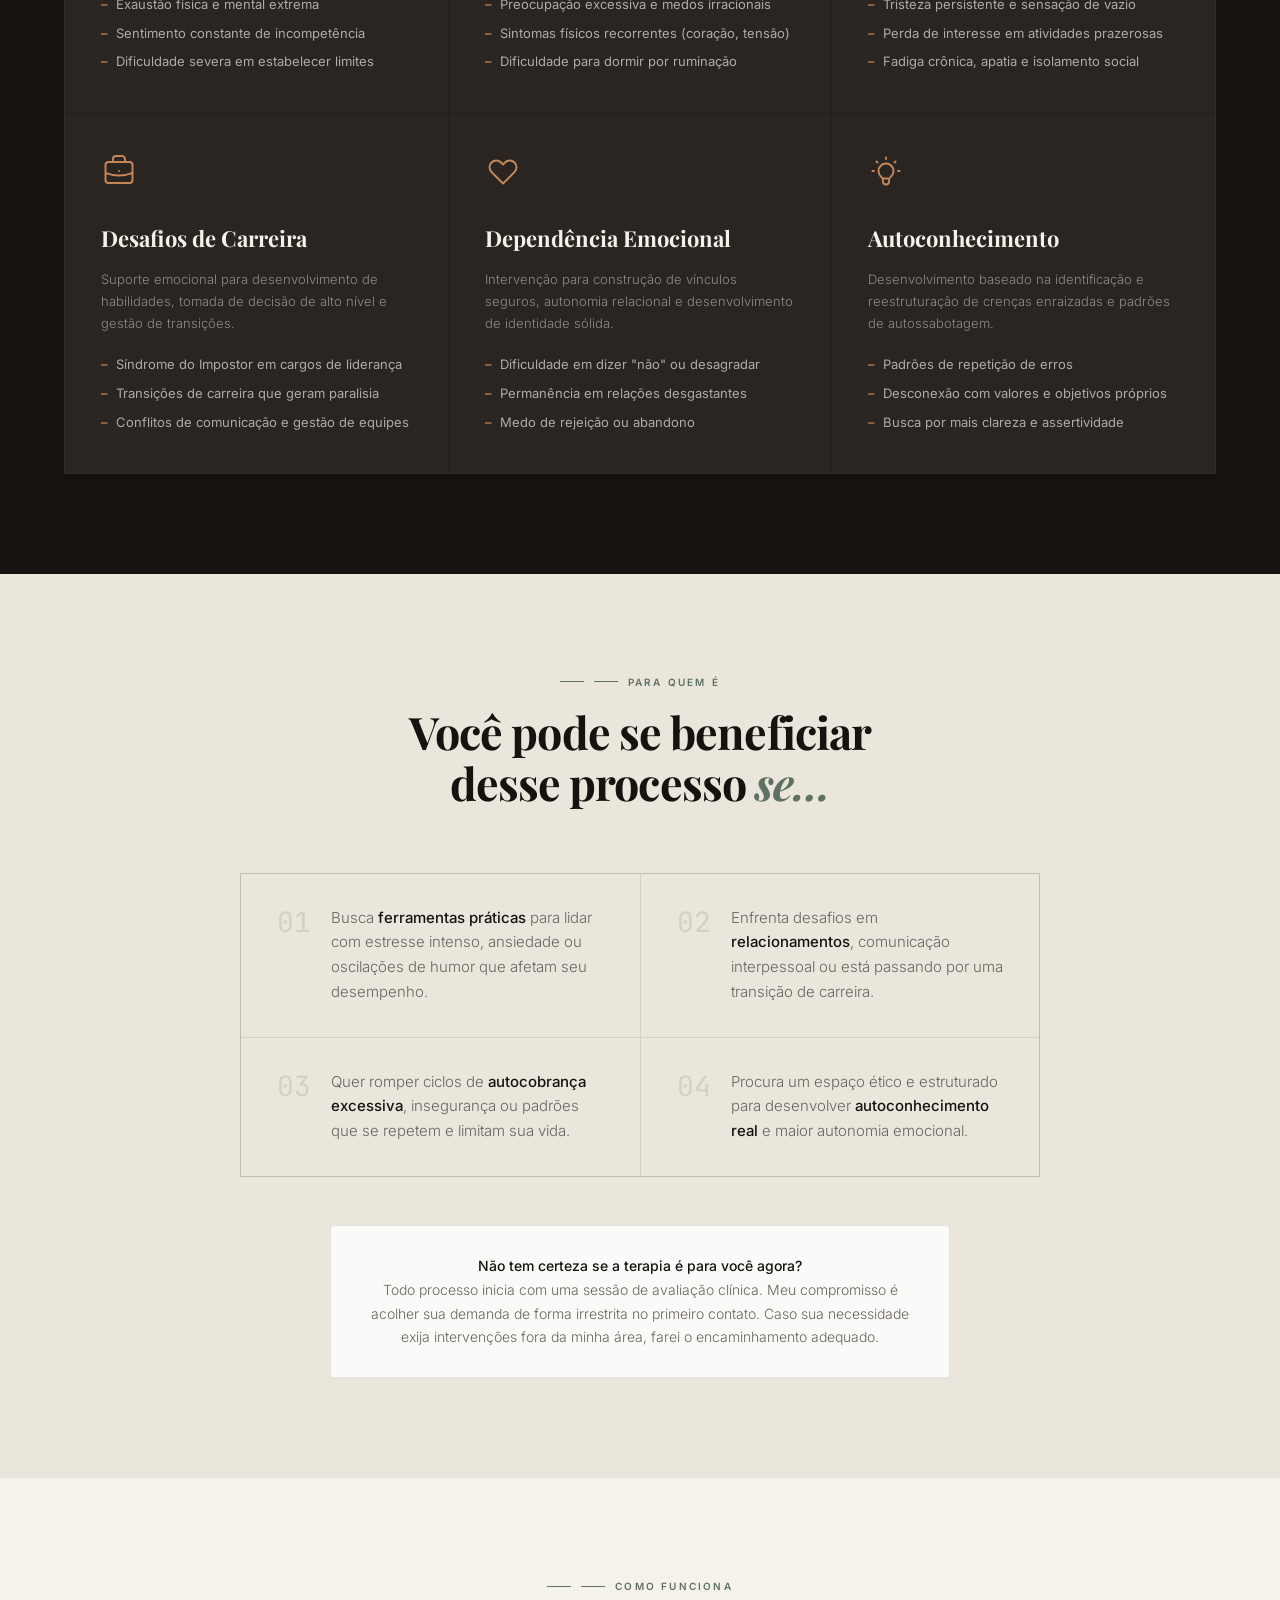
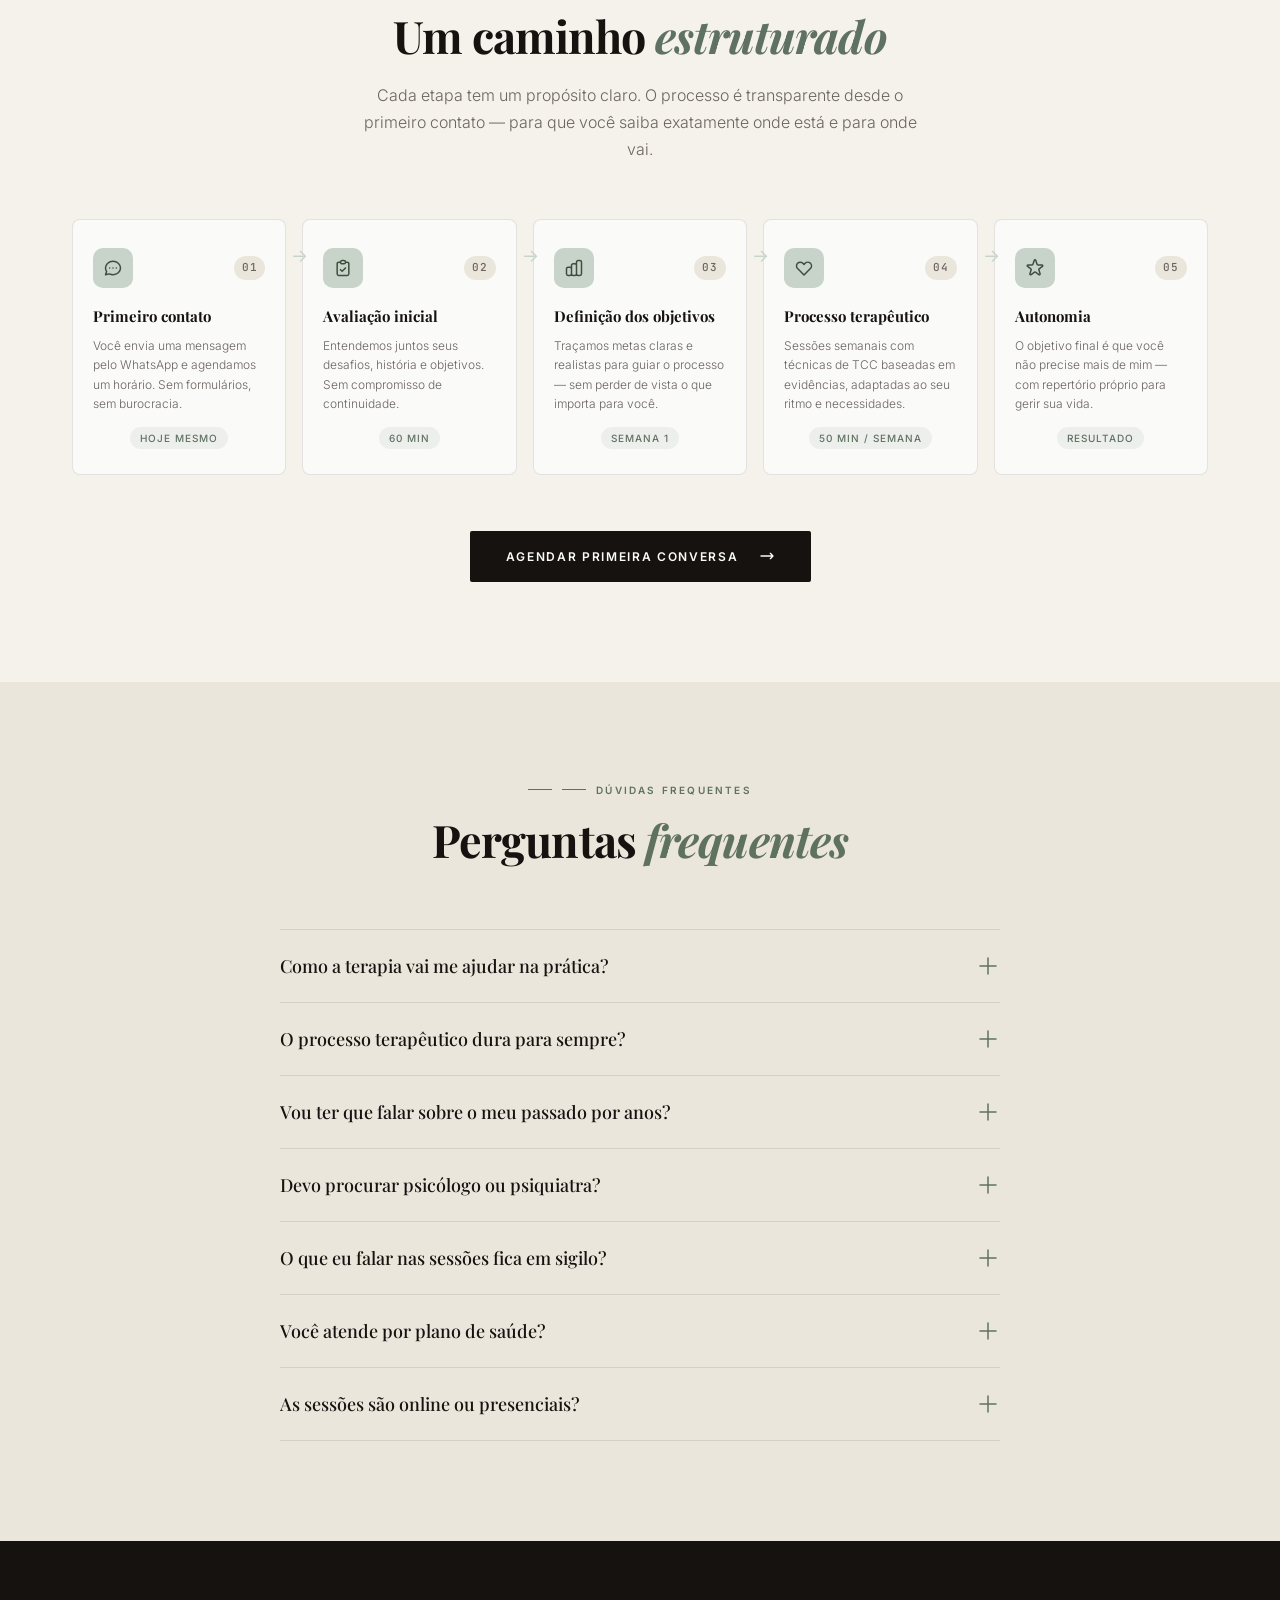
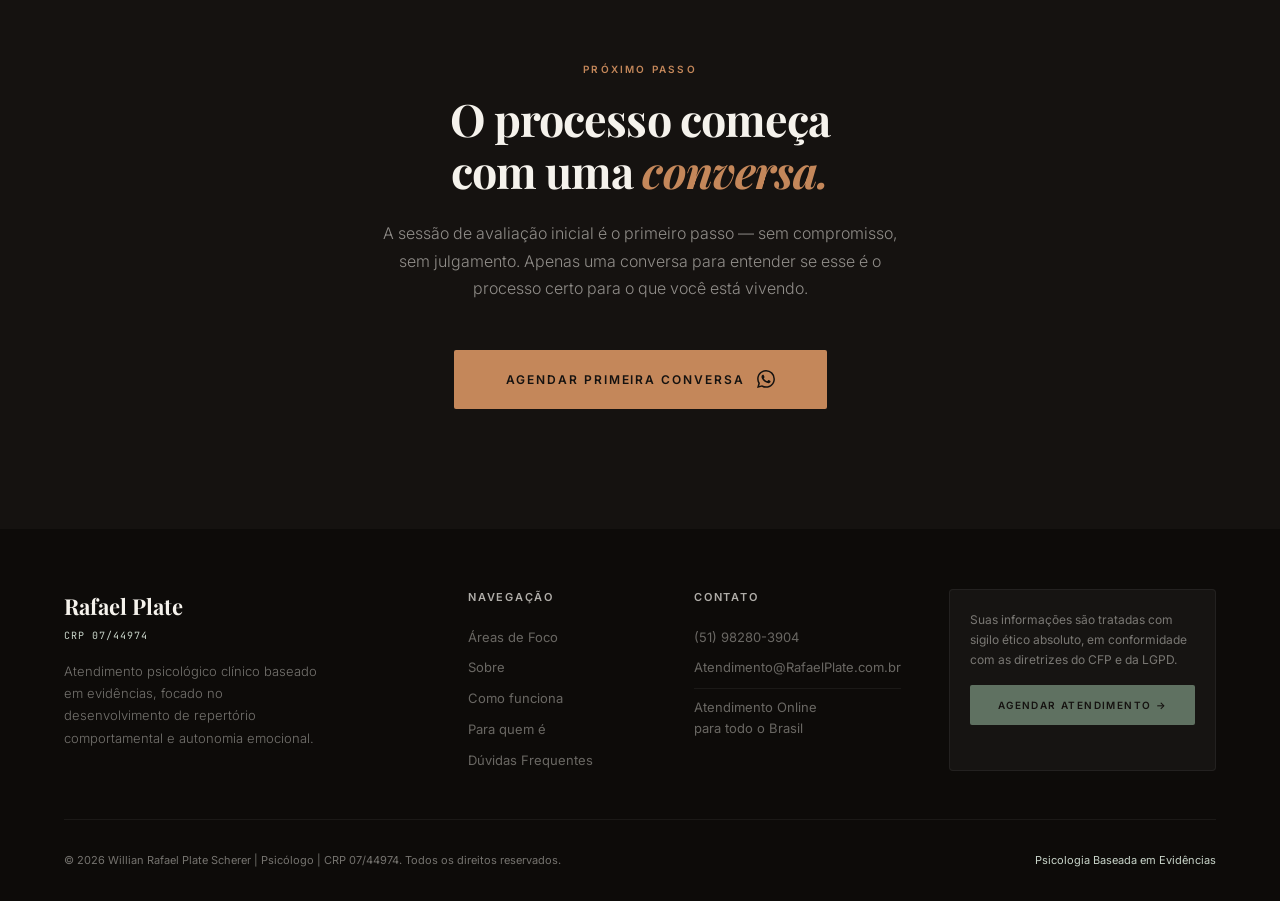
==== commit 40f9d189: "feat: hero visível sem scroll + Como Funciona visual Hero: - justify-content flex-start no hero-left" ====
--- a/index.html
+++ b/index.html
@@ -379,31 +379,82 @@
     </div>
     <div class="how-steps">
       <div class="how-line"></div>
+
+      <!-- 1 -->
       <div class="how-step">
-        <div class="how-step-num serif">1</div>
-        <h4 class="serif">Primeiro contato</h4>
-        <p>Você envia uma mensagem pelo WhatsApp e agendamos um horário. Sem formulários, sem burocracia.</p>
-      </div>
+        <div class="how-step-card">
+          <div class="how-step-top">
+            <div class="how-step-icon">
+              <svg width="20" height="20" fill="none" stroke="currentColor" stroke-width="1.8" viewBox="0 0 24 24"><path stroke-linecap="round" stroke-linejoin="round" d="M8 12h.01M12 12h.01M16 12h.01M21 12c0 4.418-4.03 8-9 8a9.863 9.863 0 01-4.255-.949L3 20l1.395-3.72C3.512 15.042 3 13.574 3 12c0-4.418 4.03-8 9-8s9 3.582 9 8z"/></svg>
+            </div>
+            <span class="how-step-num">01</span>
+          </div>
+          <h4 class="serif">Primeiro contato</h4>
+          <p>Você envia uma mensagem pelo WhatsApp e agendamos um horário. Sem formulários, sem burocracia.</p>
+          <span class="how-step-tag">Hoje mesmo</span>
+        </div>
+      </div>
+
+      <!-- 2 -->
       <div class="how-step">
-        <div class="how-step-num serif">2</div>
-        <h4 class="serif">Avaliação inicial</h4>
-        <p>Sessão de 60 min para entender sua história, seus desafios e o que você quer trabalhar. Sem compromisso de continuidade.</p>
-      </div>
+        <div class="how-step-card">
+          <div class="how-step-top">
+            <div class="how-step-icon">
+              <svg width="20" height="20" fill="none" stroke="currentColor" stroke-width="1.8" viewBox="0 0 24 24"><path stroke-linecap="round" stroke-linejoin="round" d="M9 5H7a2 2 0 00-2 2v12a2 2 0 002 2h10a2 2 0 002-2V7a2 2 0 00-2-2h-2M9 5a2 2 0 002 2h2a2 2 0 002-2M9 5a2 2 0 012-2h2a2 2 0 012 2m-6 9l2 2 4-4"/></svg>
+            </div>
+            <span class="how-step-num">02</span>
+          </div>
+          <h4 class="serif">Avaliação inicial</h4>
+          <p>Entendemos juntos seus desafios, história e objetivos. Sem compromisso de continuidade.</p>
+          <span class="how-step-tag">60 min</span>
+        </div>
+      </div>
+
+      <!-- 3 -->
       <div class="how-step">
-        <div class="how-step-num serif">3</div>
-        <h4 class="serif">Definição dos objetivos</h4>
-        <p>Juntos traçamos metas terapêuticas claras e realistas — para que o processo tenha direção, não apenas conversas.</p>
-      </div>
+        <div class="how-step-card">
+          <div class="how-step-top">
+            <div class="how-step-icon">
+              <svg width="20" height="20" fill="none" stroke="currentColor" stroke-width="1.8" viewBox="0 0 24 24"><path stroke-linecap="round" stroke-linejoin="round" d="M9 19v-6a2 2 0 00-2-2H5a2 2 0 00-2 2v6a2 2 0 002 2h2a2 2 0 002-2zm0 0V9a2 2 0 012-2h2a2 2 0 012 2v10m-6 0a2 2 0 002 2h2a2 2 0 002-2m0 0V5a2 2 0 012-2h2a2 2 0 012 2v14a2 2 0 01-2 2h-2a2 2 0 01-2-2z"/></svg>
+            </div>
+            <span class="how-step-num">03</span>
+          </div>
+          <h4 class="serif">Definição dos objetivos</h4>
+          <p>Traçamos metas claras e realistas para guiar o processo — sem perder de vista o que importa para você.</p>
+          <span class="how-step-tag">Semana 1</span>
+        </div>
+      </div>
+
+      <!-- 4 -->
       <div class="how-step">
-        <div class="how-step-num serif">4</div>
-        <h4 class="serif">Processo terapêutico</h4>
-        <p>Sessões semanais de 50 min com técnicas baseadas em evidências da TCC, adaptadas ao seu ritmo e necessidades.</p>
-      </div>
+        <div class="how-step-card">
+          <div class="how-step-top">
+            <div class="how-step-icon">
+              <svg width="20" height="20" fill="none" stroke="currentColor" stroke-width="1.8" viewBox="0 0 24 24"><path stroke-linecap="round" stroke-linejoin="round" d="M4.318 6.318a4.5 4.5 0 000 6.364L12 20.364l7.682-7.682a4.5 4.5 0 00-6.364-6.364L12 7.636l-1.318-1.318a4.5 4.5 0 00-6.364 0z"/></svg>
+            </div>
+            <span class="how-step-num">04</span>
+          </div>
+          <h4 class="serif">Processo terapêutico</h4>
+          <p>Sessões semanais com técnicas de TCC baseadas em evidências, adaptadas ao seu ritmo e necessidades.</p>
+          <span class="how-step-tag">50 min / semana</span>
+        </div>
+      </div>
+
+      <!-- 5 -->
       <div class="how-step">
-        <div class="how-step-num serif">5</div>
-        <h4 class="serif">Autonomia</h4>
-        <p>O objetivo final é que você não precise mais de mim — com repertório emocional e comportamental para gerir sua própria vida.</p>
-      </div>
+        <div class="how-step-card">
+          <div class="how-step-top">
+            <div class="how-step-icon">
+              <svg width="20" height="20" fill="none" stroke="currentColor" stroke-width="1.8" viewBox="0 0 24 24"><path stroke-linecap="round" stroke-linejoin="round" d="M11.049 2.927c.3-.921 1.603-.921 1.902 0l1.519 4.674a1 1 0 00.95.69h4.915c.969 0 1.371 1.24.588 1.81l-3.976 2.888a1 1 0 00-.363 1.118l1.518 4.674c.3.922-.755 1.688-1.538 1.118l-3.976-2.888a1 1 0 00-1.176 0l-3.976 2.888c-.783.57-1.838-.197-1.538-1.118l1.518-4.674a1 1 0 00-.363-1.118l-3.976-2.888c-.784-.57-.38-1.81.588-1.81h4.914a1 1 0 00.951-.69l1.519-4.674z"/></svg>
+            </div>
+            <span class="how-step-num">05</span>
+          </div>
+          <h4 class="serif">Autonomia</h4>
+          <p>O objetivo final é que você não precise mais de mim — com repertório próprio para gerir sua vida.</p>
+          <span class="how-step-tag">Resultado</span>
+        </div>
+      </div>
+
     </div>
     <div style="text-align:center;margin-top:56px">
       <a href="https://wa.me/5551982803904?text=Olá, Rafael! Vim pelo seu site e gostaria de agendar uma primeira conversa." target="_blank" rel="noopener noreferrer" class="btn-primary" style="display:inline-flex">
--- a/style.css
+++ b/style.css
@@ -128,8 +128,8 @@
       overflow: hidden;
     }
     .hero-left {
-      display: flex; flex-direction: column; justify-content: center;
-      padding: 120px 64px 80px 64px;
+      display: flex; flex-direction: column; justify-content: flex-start;
+      padding: 148px 64px 80px 64px;
       position: relative; z-index: 2;
     }
     .hero-eyebrow {
@@ -426,30 +426,72 @@
 
     /* ── HOW IT WORKS ────────────────────────────────────── */
     #how { background: var(--cream); }
+    /* ── COMO FUNCIONA — visual redesign ────────────────── */
     .how-steps {
       display: grid; grid-template-columns: repeat(5, 1fr);
-      gap: 0; position: relative; margin-top: 64px;
-    }
-    .how-line {
-      position: absolute; top: 24px; left: 10%; right: 10%; height: 1px;
-      background: var(--border); z-index: 0;
-    }
+      gap: 0; position: relative; margin-top: 56px; align-items: start;
+    }
+    .how-line { display: none; }
     .how-step {
       display: flex; flex-direction: column; align-items: center;
-      text-align: center; position: relative; z-index: 1; padding: 0 16px;
+      text-align: center; position: relative; padding: 0 8px;
+    }
+    /* arrow connector between steps */
+    .how-step:not(:last-child)::after {
+      content: '→';
+      position: absolute; top: 28px; right: -14px;
+      font-size: 18px; color: var(--sage-light); z-index: 2;
+      line-height: 1;
+    }
+    .how-step-card {
+      background: var(--white); border: 1px solid var(--border);
+      border-radius: 8px; padding: 28px 20px 24px;
+      width: 100%; transition: box-shadow .2s, border-color .2s;
+    }
+    .how-step-card:hover {
+      box-shadow: 0 8px 32px rgba(21,18,16,.08);
+      border-color: var(--sage-light);
+    }
+    .how-step-top {
+      display: flex; align-items: center; justify-content: space-between;
+      margin-bottom: 16px;
+    }
+    .how-step-icon {
+      width: 40px; height: 40px; border-radius: 10px;
+      background: var(--sage-light); color: var(--sage-dark);
+      display: flex; align-items: center; justify-content: center;
+      flex-shrink: 0;
     }
     .how-step-num {
-      width: 48px; height: 48px; border-radius: 50%;
-      border: 1px solid var(--sage);
-      display: flex; align-items: center; justify-content: center;
-      font-family: 'Playfair Display', serif; font-size: 18px; font-weight: 700;
-      color: var(--sage); background: var(--cream); margin-bottom: 24px;
+      font-family: 'JetBrains Mono', monospace;
+      font-size: 11px; font-weight: 500; letter-spacing: .08em;
+      color: var(--muted); background: var(--cream2);
+      padding: 3px 8px; border-radius: 20px;
     }
     .how-step h4 {
       font-family: 'Playfair Display', serif;
-      font-size: 16px; font-weight: 700; color: var(--ink); margin-bottom: 8px;
-    }
-    .how-step p { font-size: 13px; color: var(--muted); line-height: 1.6; font-weight: 300; }
+      font-size: 15px; font-weight: 700; color: var(--ink);
+      margin-bottom: 8px; text-align: left;
+    }
+    .how-step p {
+      font-size: 12px; color: var(--muted); line-height: 1.6;
+      font-weight: 300; text-align: left;
+    }
+    .how-step-tag {
+      margin-top: 14px; display: inline-block;
+      font-size: 10px; font-weight: 500; letter-spacing: .1em;
+      text-transform: uppercase; color: var(--sage);
+      background: rgba(95,113,97,.08); padding: 3px 10px;
+      border-radius: 20px;
+    }
+    /* highlight first step */
+    .how-step:first-child .how-step-card {
+      border-color: var(--sage-light);
+      background: linear-gradient(135deg, var(--white) 0%, rgba(200,212,201,.15) 100%);
+    }
+    .how-step:first-child .how-step-icon {
+      background: var(--sage); color: var(--white);
+    }
 
     /* ── FAQ ─────────────────────────────────────────────── */
     #faq { background: var(--cream2); }
@@ -611,28 +653,58 @@
       .about-img-caption { right: 0; }
       .spec-grid { grid-template-columns: 1fr 1fr; }
       .pillars-grid { grid-template-columns: 1fr 1fr; }
-      .how-steps { grid-template-columns: 1fr; gap: 32px; }
+      .how-steps { grid-template-columns: 1fr; gap: 20px; }
       .how-line { display: none; }
+      .how-step::after { display: none; }
+      .how-step-card { padding: 24px 20px; }
       .footer-grid { grid-template-columns: 1fr 1fr; }
     }
     @media (max-width: 768px) {
       section { padding: 72px 24px; }
-      #topbar { padding: 9px 24px; }
-      #navbar { padding: 16px 24px; }
-      #navbar.scrolled { padding: 12px 24px; }
+
+      /* ── topbar mobile ── */
+      #topbar {
+        padding: 8px 16px;
+        gap: 8px;
+      }
+      #topbar .crp { display: none; }
+      .hidden-mobile { display: none !important; }
+      #topbar .right { gap: 12px; }
+      #topbar a.cta-top { padding: 5px 12px; font-size: 9px; }
+
+      /* ── navbar mobile ── */
+      #navbar { top: 36px; padding: 12px 20px; }
+      #navbar.scrolled { padding: 10px 20px; }
       .nav-links { display: none; }
       .mobile-menu-btn { display: block; }
-      .hero-left { padding: 140px 24px 60px; }
-      .hero-h1 { font-size: 42px; }
+      .nav-logo-img { width: 44px; height: 44px; }
+
+      /* ── hero mobile ── */
+      .hero-left { padding: 120px 24px 48px; }
+      .hero-h1 { font-size: 38px; }
+      .btn-primary {
+        width: 100%;
+        justify-content: center;
+        font-size: 11px;
+        padding: 14px 24px;
+      }
+      .hero-actions { flex-direction: column; align-items: flex-start; }
+
+      /* ── grids mobile ── */
       .spec-grid { grid-template-columns: 1fr; }
       .pillars-grid { grid-template-columns: 1fr; }
       .for-who-grid { grid-template-columns: 1fr; }
       .footer-grid { grid-template-columns: 1fr; }
+
+      /* ── misc mobile ── */
       #cta-section { padding: 80px 24px; }
       footer { padding: 48px 24px 24px; }
       .hero-social { display: none; }
       .hero-crp-badge { display: none; }
       .about-img-caption { position: static; margin-top: -12px; border-radius: 2px; }
+
+      /* ── whatsapp float ── */
+      #wa-float { bottom: 20px; right: 16px; width: 48px; height: 48px; }
     }
 
     /* ── TOPBAR SOCIALS ──────────────────────────────────── */
